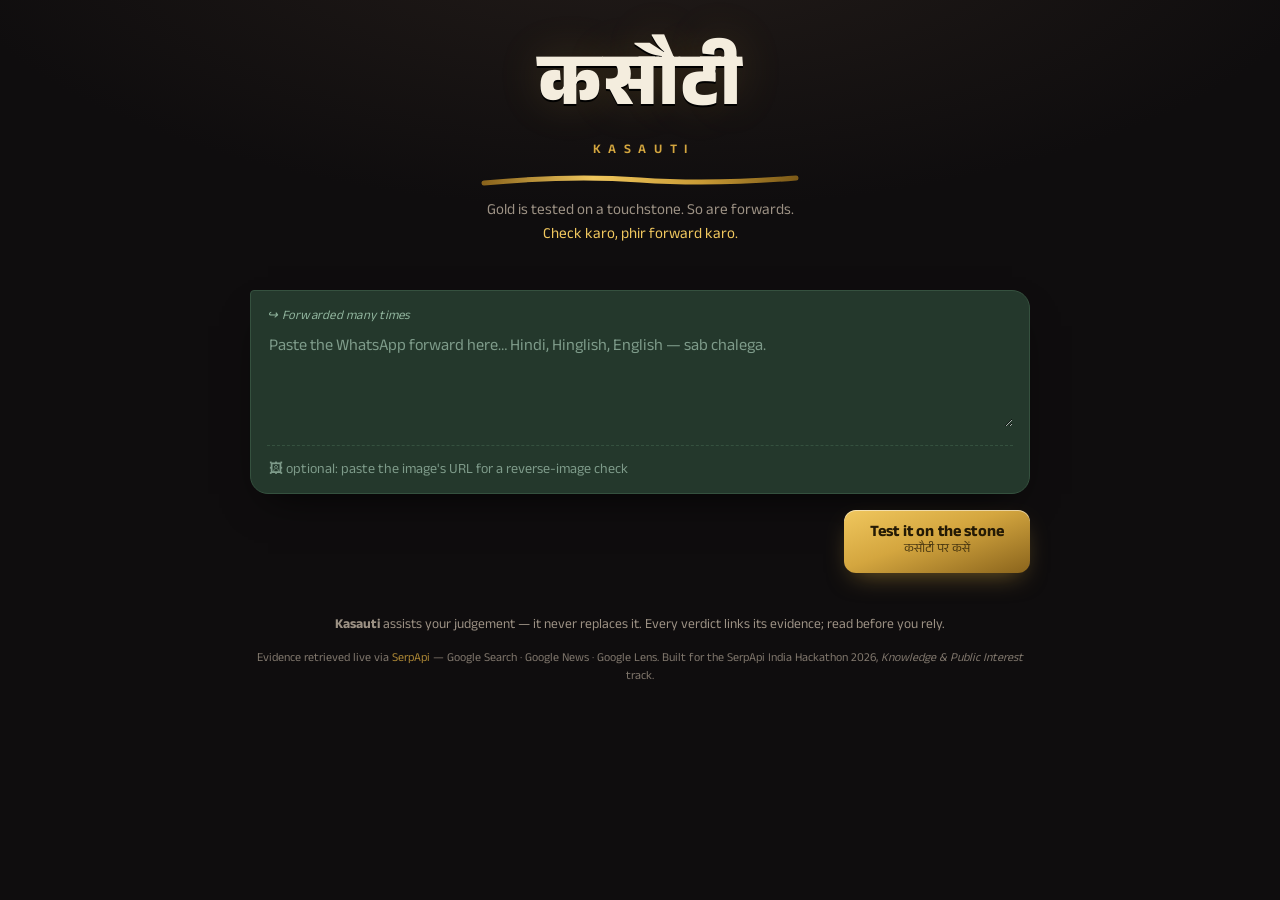
==== src/kasauti/webui/index.html @ 3166c94c "Kasauti: evidence-first WhatsApp-forward fact checker for India SerpApi India Hackathon 2026 submiss" ====
<!doctype html>
<html lang="en">
<head>
<meta charset="utf-8">
<meta name="viewport" content="width=device-width, initial-scale=1">
<title>Kasauti — the touchstone for forwards</title>
<meta name="description" content="Kasauti (कसौटी) — evidence-first misinformation checking for India, powered by SerpApi.">
<link rel="preconnect" href="https://fonts.googleapis.com">
<link rel="preconnect" href="https://fonts.gstatic.com" crossorigin>
<link href="https://fonts.googleapis.com/css2?family=Anek+Devanagari:wght@600;800&family=Anek+Latin:wght@400;500;600;700&family=Fraunces:ital,opsz,wght@0,9..144,500;0,9..144,700;0,9..144,900;1,9..144,500&family=Spline+Sans+Mono:wght@400;500&display=swap" rel="stylesheet">
<link rel="stylesheet" href="styles.css">
<link rel="icon" href="data:image/svg+xml,<svg xmlns='http://www.w3.org/2000/svg' viewBox='0 0 100 100'><rect width='100' height='100' rx='18' fill='%23141114'/><path d='M18 62 Q 50 48 82 56' stroke='%23d4a63f' stroke-width='9' fill='none' stroke-linecap='round'/></svg>">
</head>
<body>
<div class="grain" aria-hidden="true"></div>

<header class="masthead">
  <div class="wordmark">
    <span class="devanagari">कसौटी</span>
    <span class="latin">KASAUTI</span>
  </div>
  <svg class="streak" viewBox="0 0 320 14" aria-hidden="true" preserveAspectRatio="none">
    <path d="M4 10 Q 90 2 160 7 T 316 5" fill="none" stroke="url(#goldgrad)" stroke-width="5" stroke-linecap="round"/>
    <defs>
      <linearGradient id="goldgrad" x1="0" x2="1">
        <stop offset="0" stop-color="#8a641c"/>
        <stop offset="0.35" stop-color="#f0c75e"/>
        <stop offset="0.7" stop-color="#c89a35"/>
        <stop offset="1" stop-color="#7c5a18"/>
      </linearGradient>
    </defs>
  </svg>
  <p class="tagline">Gold is tested on a touchstone. So are forwards.<br>
    <em>Check karo, phir forward karo.</em></p>
</header>

<main>
  <div id="banner" class="banner" hidden></div>

  <section class="composer" aria-label="Paste a forward">
    <div class="bubble">
      <div class="fwd-tag">↪ Forwarded many times</div>
      <textarea id="text" rows="5" spellcheck="false"
        placeholder="Paste the WhatsApp forward here… Hindi, Hinglish, English — sab chalega."></textarea>
      <div class="attach-row">
        <input id="image" type="url" placeholder="🖼 optional: paste the image's URL for a reverse-image check">
      </div>
    </div>
    <div class="composer-actions">
      <div class="chips" id="chips" aria-label="Example forwards"></div>
      <button id="go" class="test-btn">
        <span class="btn-label">Test it on the stone</span>
        <span class="btn-sub">कसौटी पर कसें</span>
      </button>
    </div>
  </section>

  <section id="log" class="assay-log" hidden aria-live="polite">
    <div class="log-title">ASSAY IN PROGRESS</div>
    <ol id="log-lines"></ol>
  </section>

  <section id="result" hidden></section>
</main>

<footer class="colophon">
  <p><strong>Kasauti</strong> assists your judgement — it never replaces it.
     Every verdict links its evidence; read before you rely.</p>
  <p class="fine">Evidence retrieved live via <a href="https://serpapi.com" rel="noopener" target="_blank">SerpApi</a>
     — Google Search · Google News · Google Lens. Built for the SerpApi India Hackathon 2026,
     <em>Knowledge&nbsp;&amp;&nbsp;Public&nbsp;Interest</em> track.</p>
</footer>

<template id="tpl-report"></template>
<script src="app.js"></script>
</body>
</html>
---- src/kasauti/webui/styles.css ----
/* ── Kasauti · "The Assayer's Desk" ────────────────────────────────────────
   Black basalt ground (the touchstone itself), one gold streak, verdicts
   stamped on an assay certificate of warm paper. */

:root {
  --stone-0: #100e0f;
  --stone-1: #171314;
  --stone-2: #201b1c;
  --stone-line: #2e2727;
  --gold: #d4a63f;
  --gold-bright: #f0c75e;
  --gold-deep: #8a641c;
  --paper: #f4edde;
  --paper-shade: #e7dcc4;
  --ink: #241f1a;
  --ink-soft: #5d5347;
  --text: #e8e0d2;
  --text-dim: #9c9184;
  --false: #b3362c;
  --true: #2e7d4f;
  --misleading: #c07322;
  --outdated: #a08325;
  --unverified: #6b6560;
  --satire: #7d5ba6;
  --whatsapp: #24382c;
  --radius: 14px;
  --font-body: "Anek Latin", "Segoe UI", sans-serif;
  --font-hindi: "Anek Devanagari", "Segoe UI", sans-serif;
  --font-serif: "Fraunces", Georgia, serif;
  --font-mono: "Spline Sans Mono", Consolas, monospace;
}

* { box-sizing: border-box; }

html { color-scheme: dark; }

body {
  margin: 0;
  background:
    radial-gradient(1200px 500px at 50% -10%, #241d1a 0%, transparent 60%),
    var(--stone-0);
  color: var(--text);
  font-family: var(--font-body);
  font-size: 16px;
  line-height: 1.55;
  min-height: 100vh;
  padding: 0 18px;
}

.grain {
  position: fixed; inset: 0; pointer-events: none; z-index: 3; opacity: .5;
  background-image: url("data:image/svg+xml,%3Csvg xmlns='http://www.w3.org/2000/svg' width='140' height='140'%3E%3Cfilter id='n'%3E%3CfeTurbulence type='fractalNoise' baseFrequency='0.9' numOctaves='2'/%3E%3CfeColorMatrix values='0 0 0 0 0 0 0 0 0 0 0 0 0 0 0 0 0 0 0.05 0'/%3E%3C/filter%3E%3Crect width='140' height='140' filter='url(%23n)'/%3E%3C/svg%3E");
}

main { max-width: 780px; margin: 0 auto; position: relative; z-index: 4; }

/* ── Masthead ── */
.masthead { text-align: center; padding: 52px 0 8px; position: relative; z-index: 4; }
.wordmark .devanagari {
  font-family: var(--font-hindi); font-weight: 800; font-size: clamp(3rem, 9vw, 4.6rem);
  color: var(--paper); letter-spacing: .01em; display: block; line-height: 1.1;
  text-shadow: 0 2px 0 #000, 0 0 44px rgba(212,166,63,.18);
}
.wordmark .latin {
  font-family: var(--font-body); font-weight: 600; letter-spacing: .58em;
  font-size: .82rem; color: var(--gold); display: block; margin-top: 6px;
  text-indent: .58em;
}
.streak { width: min(320px, 70vw); height: 14px; margin: 14px auto 4px; display: block; }
.tagline { color: var(--text-dim); font-size: .95rem; margin: 10px 0 0; }
.tagline em { color: var(--gold-bright); font-style: normal; font-family: var(--font-hindi); }

/* ── Banner ── */
.banner {
  margin: 22px 0 0; padding: 12px 16px; border-radius: 10px;
  border: 1px solid #4c3a12; background: #241d0d; color: #e7c979; font-size: .92rem;
}
.banner.error { border-color: #5b2420; background: #2a1210; color: #eb9c92; }
.banner code { font-family: var(--font-mono); font-size: .85em; }

/* ── Composer ── */
.composer { margin-top: 34px; }
.bubble {
  background: var(--whatsapp);
  border: 1px solid #35513f;
  border-radius: 4px 18px 18px 18px;
  padding: 14px 16px 12px;
  box-shadow: 0 18px 40px -18px rgba(0,0,0,.8);
}
.fwd-tag {
  color: #8fb39c; font-style: italic; font-size: .8rem; margin-bottom: 8px;
  letter-spacing: .02em;
}
textarea, .attach-row input {
  width: 100%; background: transparent; border: 0; outline: none;
  color: #eef4ee; font-family: var(--font-body); font-size: 1.02rem; resize: vertical;
}
textarea::placeholder, .attach-row input::placeholder { color: #7e9b8a; }
.attach-row { border-top: 1px dashed #35513f; margin-top: 10px; padding-top: 10px; }
.attach-row input { font-size: .88rem; }

.composer-actions {
  display: flex; gap: 14px; align-items: stretch; margin-top: 16px; flex-wrap: wrap;
}
.chips { display: flex; gap: 8px; flex-wrap: wrap; flex: 1; min-width: 220px; }
.chips button {
  background: var(--stone-2); color: var(--text-dim); border: 1px solid var(--stone-line);
  border-radius: 999px; padding: 7px 13px; font-family: var(--font-body);
  font-size: .8rem; cursor: pointer; transition: all .15s ease;
}
.chips button:hover { color: var(--gold-bright); border-color: var(--gold-deep); }

.test-btn {
  background: linear-gradient(160deg, var(--gold-bright), var(--gold) 45%, var(--gold-deep));
  color: #241a05; border: 0; border-radius: 12px; padding: 12px 26px;
  font-family: var(--font-body); cursor: pointer; text-align: center;
  box-shadow: 0 10px 26px -10px rgba(212,166,63,.55), inset 0 1px 0 rgba(255,255,255,.5);
  transition: transform .12s ease, box-shadow .12s ease;
}
.test-btn:hover { transform: translateY(-1px); box-shadow: 0 14px 30px -10px rgba(212,166,63,.65), inset 0 1px 0 rgba(255,255,255,.5); }
.test-btn:active { transform: translateY(1px); }
.test-btn:disabled { filter: grayscale(.7) brightness(.7); cursor: wait; transform: none; }
.btn-label { display: block; font-weight: 700; font-size: 1rem; letter-spacing: .01em; }
.btn-sub { display: block; font-family: var(--font-hindi); font-size: .78rem; opacity: .75; }

/* ── Assay log ── */
.assay-log {
  margin-top: 30px; border: 1px solid var(--stone-line); border-radius: var(--radius);
  background: var(--stone-1); padding: 16px 20px 12px; position: relative; overflow: hidden;
}
.assay-log::before {
  content: ""; position: absolute; inset: 0 0 auto 0; height: 2px;
  background: linear-gradient(90deg, transparent, var(--gold), transparent);
  animation: scan 1.6s linear infinite;
}
@keyframes scan { from { transform: translateX(-100%);} to { transform: translateX(100%);} }
.log-title {
  font-family: var(--font-mono); font-size: .72rem; letter-spacing: .34em;
  color: var(--gold); margin-bottom: 10px;
}
.assay-log ol { list-style: none; margin: 0; padding: 0; }
.assay-log li {
  font-family: var(--font-mono); font-size: .84rem; color: var(--text-dim);
  padding: 4px 0 4px 22px; position: relative; opacity: 0; transform: translateY(4px);
  animation: rise .35s ease forwards;
}
.assay-log li::before {
  content: "◆"; position: absolute; left: 2px; top: 4px; color: var(--gold-deep); font-size: .7rem;
}
.assay-log li strong { color: var(--gold-bright); font-weight: 500; }
@keyframes rise { to { opacity: 1; transform: none; } }

/* ── Certificate ── */
.certificate {
  margin-top: 34px; background: var(--paper); color: var(--ink);
  border-radius: 6px; padding: 34px 34px 26px; position: relative;
  box-shadow: 0 30px 70px -25px rgba(0,0,0,.9);
  animation: rise .5s ease;
}
.certificate::before {
  content: ""; position: absolute; inset: 10px; pointer-events: none;
  border: 1px solid rgba(36,31,26,.28); border-radius: 3px;
}
.certificate::after {
  content: ""; position: absolute; inset: 0; pointer-events: none; opacity: .55; border-radius: 6px;
  background-image: url("data:image/svg+xml,%3Csvg xmlns='http://www.w3.org/2000/svg' width='160' height='160'%3E%3Cfilter id='p'%3E%3CfeTurbulence type='fractalNoise' baseFrequency='0.6' numOctaves='2'/%3E%3CfeColorMatrix values='0 0 0 0 0.55 0 0 0 0 0.47 0 0 0 0 0.34 0 0 0 0.05 0'/%3E%3C/filter%3E%3Crect width='160' height='160' filter='url(%23p)'/%3E%3C/svg%3E");
}
.certificate > * { position: relative; z-index: 1; }

.cert-head {
  display: flex; justify-content: space-between; align-items: flex-start; gap: 18px;
  border-bottom: 2px solid var(--ink); padding-bottom: 14px; flex-wrap: wrap;
}
.cert-title { font-family: var(--font-serif); font-weight: 900; font-size: 1.15rem; letter-spacing: .04em; }
.cert-title small { display: block; font-family: var(--font-body); font-weight: 500; font-size: .72rem; letter-spacing: .28em; color: var(--ink-soft); margin-top: 3px; }

.stamp {
  font-family: var(--font-serif); font-weight: 900; text-transform: uppercase;
  font-size: clamp(1.3rem, 4.5vw, 2rem); letter-spacing: .06em; line-height: 1;
  padding: 12px 20px 10px; border: 4px double currentColor; border-radius: 8px;
  transform: rotate(-6deg); opacity: .92; mix-blend-mode: multiply;
  animation: slam .45s cubic-bezier(.2, 2.4, .4, 1) .15s backwards;
  -webkit-mask-image: url("data:image/svg+xml,%3Csvg xmlns='http://www.w3.org/2000/svg' width='120' height='120'%3E%3Cfilter id='r'%3E%3CfeTurbulence type='fractalNoise' baseFrequency='0.55' numOctaves='3'/%3E%3CfeColorMatrix values='0 0 0 0 1 0 0 0 0 1 0 0 0 0 1 0 0 0 0.92 0.08'/%3E%3C/filter%3E%3Crect width='120' height='120' filter='url(%23r)'/%3E%3C/svg%3E");
  mask-image: url("data:image/svg+xml,%3Csvg xmlns='http://www.w3.org/2000/svg' width='120' height='120'%3E%3Cfilter id='r'%3E%3CfeTurbulence type='fractalNoise' baseFrequency='0.55' numOctaves='3'/%3E%3CfeColorMatrix values='0 0 0 0 1 0 0 0 0 1 0 0 0 0 1 0 0 0 0.92 0.08'/%3E%3C/filter%3E%3Crect width='120' height='120' filter='url(%23r)'/%3E%3C/svg%3E");
}
@keyframes slam {
  from { transform: rotate(-14deg) scale(2.2); opacity: 0; }
  to   { transform: rotate(-6deg) scale(1); opacity: .92; }
}
.stamp.false { color: var(--false); } .stamp.true { color: var(--true); }
.stamp.misleading { color: var(--misleading); } .stamp.outdated { color: var(--outdated); }
.stamp.unverified { color: var(--unverified); } .stamp.satire { color: var(--satire); }
.stamp.mostly_true { color: var(--true); }

.cert-summary { font-family: var(--font-serif); font-size: 1.02rem; font-style: italic; margin: 16px 0 4px; color: #322a22; }
.cert-translation { font-size: .88rem; color: var(--ink-soft); margin: 6px 0 0; }

/* confidence streak */
.confidence { margin: 18px 0 4px; }
.confidence .label { font-size: .72rem; letter-spacing: .22em; color: var(--ink-soft); text-transform: uppercase; }
.streakbar {
  height: 12px; margin-top: 6px; border-radius: 7px; background: #d9cdb2;
  position: relative; overflow: hidden;
}
.streakbar > i {
  position: absolute; inset: 0 auto 0 0; width: 0; border-radius: 7px;
  background: linear-gradient(90deg, var(--gold-deep), var(--gold-bright), var(--gold));
  transition: width 1s cubic-bezier(.2,.8,.2,1);
}
.confidence .pct { font-family: var(--font-mono); font-size: .8rem; color: var(--ink-soft); margin-top: 4px; }

/* fingerprint */
.section-title {
  font-family: var(--font-body); font-weight: 700; font-size: .78rem;
  letter-spacing: .24em; text-transform: uppercase; color: var(--ink-soft);
  margin: 26px 0 10px; display: flex; align-items: center; gap: 10px;
}
.section-title::after { content: ""; flex: 1; border-top: 1px solid rgba(36,31,26,.25); }

.fp-meter { display: flex; align-items: center; gap: 12px; }
.fp-score { font-family: var(--font-serif); font-weight: 900; font-size: 1.6rem; }
.fp-level { font-size: .78rem; letter-spacing: .12em; text-transform: uppercase; padding: 3px 10px; border-radius: 999px; border: 1.5px solid currentColor; }
.fp-high { color: var(--false); } .fp-medium { color: var(--misleading); } .fp-low { color: var(--true); }
.fp-signals { margin: 10px 0 0; padding: 0; list-style: none; }
.fp-signals li { font-size: .9rem; padding: 5px 0 5px 20px; position: relative; }
.fp-signals li::before { content: "⚑"; position: absolute; left: 0; color: var(--false); }
.fp-signals small { color: var(--ink-soft); display: block; }

/* claims */
.claim { border: 1px solid rgba(36,31,26,.28); border-radius: 8px; margin-bottom: 10px; background: rgba(255,255,255,.35); }
.claim summary {
  cursor: pointer; padding: 11px 14px; display: flex; gap: 10px; align-items: baseline;
  font-weight: 600; list-style: none; flex-wrap: wrap;
}
.claim summary::-webkit-details-marker { display: none; }
.claim .verdict-chip {
  font-size: .72rem; font-weight: 700; letter-spacing: .08em; text-transform: uppercase;
  padding: 3px 10px; border-radius: 4px; color: #fff; white-space: nowrap;
}
.vc-false { background: var(--false); } .vc-true, .vc-mostly_true { background: var(--true); }
.vc-misleading { background: var(--misleading); } .vc-outdated { background: var(--outdated); }
.vc-unverified { background: var(--unverified); } .vc-satire { background: var(--satire); }
.claim .body { padding: 2px 14px 13px; font-size: .93rem; color: #37302a; }
.claim .body .notes { font-size: .8rem; color: var(--ink-soft); margin-top: 6px; }
.claim .conf { font-family: var(--font-mono); font-size: .78rem; color: var(--ink-soft); margin-left: auto; }

/* image check */
.lens-note { font-size: .93rem; background: rgba(255,255,255,.4); border: 1px dashed rgba(36,31,26,.35); border-radius: 8px; padding: 12px 14px; }
.lens-strip { display: flex; gap: 8px; margin-top: 10px; overflow-x: auto; padding-bottom: 4px; }
.lens-strip a { flex: 0 0 auto; width: 86px; text-decoration: none; color: var(--ink-soft); font-size: .66rem; }
.lens-strip img { width: 86px; height: 64px; object-fit: cover; border-radius: 6px; border: 1px solid rgba(36,31,26,.3); display: block; }
.lens-strip .d { white-space: nowrap; overflow: hidden; text-overflow: ellipsis; display: block; margin-top: 3px; font-family: var(--font-mono); }

/* evidence */
.evidence-list { margin: 0; padding: 0; list-style: none; }
.evidence-list li { padding: 9px 0; border-bottom: 1px dotted rgba(36,31,26,.3); }
.evidence-list a { color: #1d3a5f; text-decoration: none; font-weight: 600; font-size: .95rem; }
.evidence-list a:hover { text-decoration: underline; }
.ev-meta { display: flex; gap: 8px; align-items: center; flex-wrap: wrap; margin-top: 3px; font-size: .74rem; color: var(--ink-soft); font-family: var(--font-mono); }
.tier {
  font-family: var(--font-body); font-weight: 700; font-size: .66rem; letter-spacing: .1em;
  text-transform: uppercase; padding: 2px 8px; border-radius: 3px; border: 1px solid;
}
.tier-fact_checker { color: #145c38; border-color: #145c38; background: #d9ecdf; }
.tier-official { color: #1d3a5f; border-color: #1d3a5f; background: #dbe6f3; }
.tier-wire, .tier-international { color: #4a3d78; border-color: #4a3d78; background: #e4dff2; }
.tier-national { color: #6b4a12; border-color: #6b4a12; background: #f0e4c9; }
.tier-regional { color: #5d5347; border-color: #5d5347; background: #e9e1d2; }
.tier-satire { color: #7d5ba6; border-color: #7d5ba6; background: #ece2f5; }
.tier-unknown { color: #756c60; border-color: #a99e8d; background: #eee7d9; }
.ev-id { color: var(--gold-deep); font-weight: 700; }

/* reply card */
.reply-card {
  background: var(--whatsapp); color: #eef4ee; border-radius: 14px 14px 4px 14px;
  padding: 14px 16px; font-size: .97rem; position: relative; border: 1px solid #35513f;
}
.reply-actions { display: flex; gap: 10px; margin-top: 10px; }
.reply-actions button {
  background: transparent; color: var(--gold-bright); border: 1px solid var(--gold-deep);
  border-radius: 8px; padding: 7px 14px; font-family: var(--font-body); font-size: .82rem; cursor: pointer;
}
.reply-actions button:hover { background: rgba(212,166,63,.12); }

/* footer of certificate */
.cert-foot {
  margin-top: 24px; padding-top: 12px; border-top: 2px solid var(--ink);
  display: flex; gap: 14px; flex-wrap: wrap; font-family: var(--font-mono);
  font-size: .72rem; color: var(--ink-soft); justify-content: space-between;
}

/* page footer */
.colophon { max-width: 780px; margin: 40px auto 60px; text-align: center; color: var(--text-dim); font-size: .85rem; position: relative; z-index: 4; }
.colophon a { color: var(--gold); text-decoration: none; }
.colophon .fine { font-size: .75rem; opacity: .8; }

@media (max-width: 560px) {
  .certificate { padding: 24px 18px 20px; }
  .cert-head { flex-direction: column; }
  .stamp { align-self: flex-end; }
}

@media (prefers-reduced-motion: reduce) {
  *, *::before, *::after { animation: none !important; transition: none !important; }
}
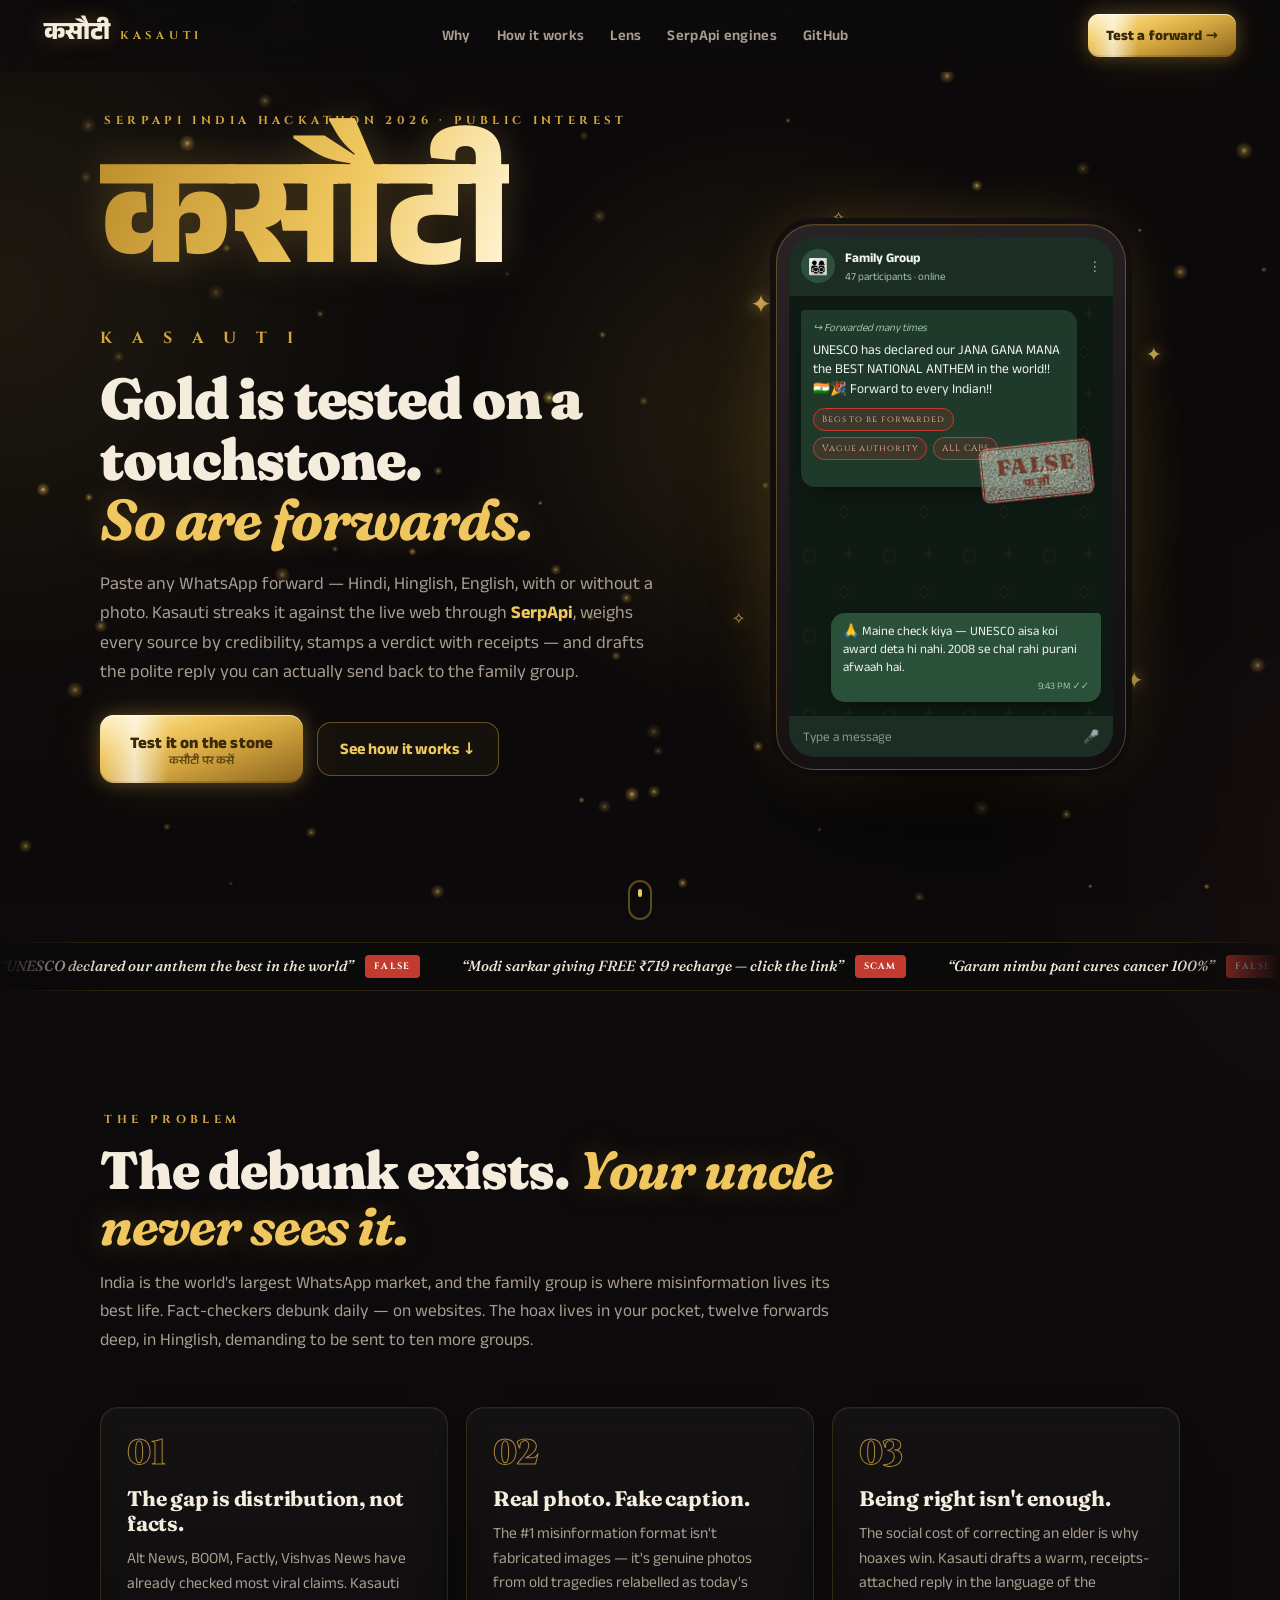
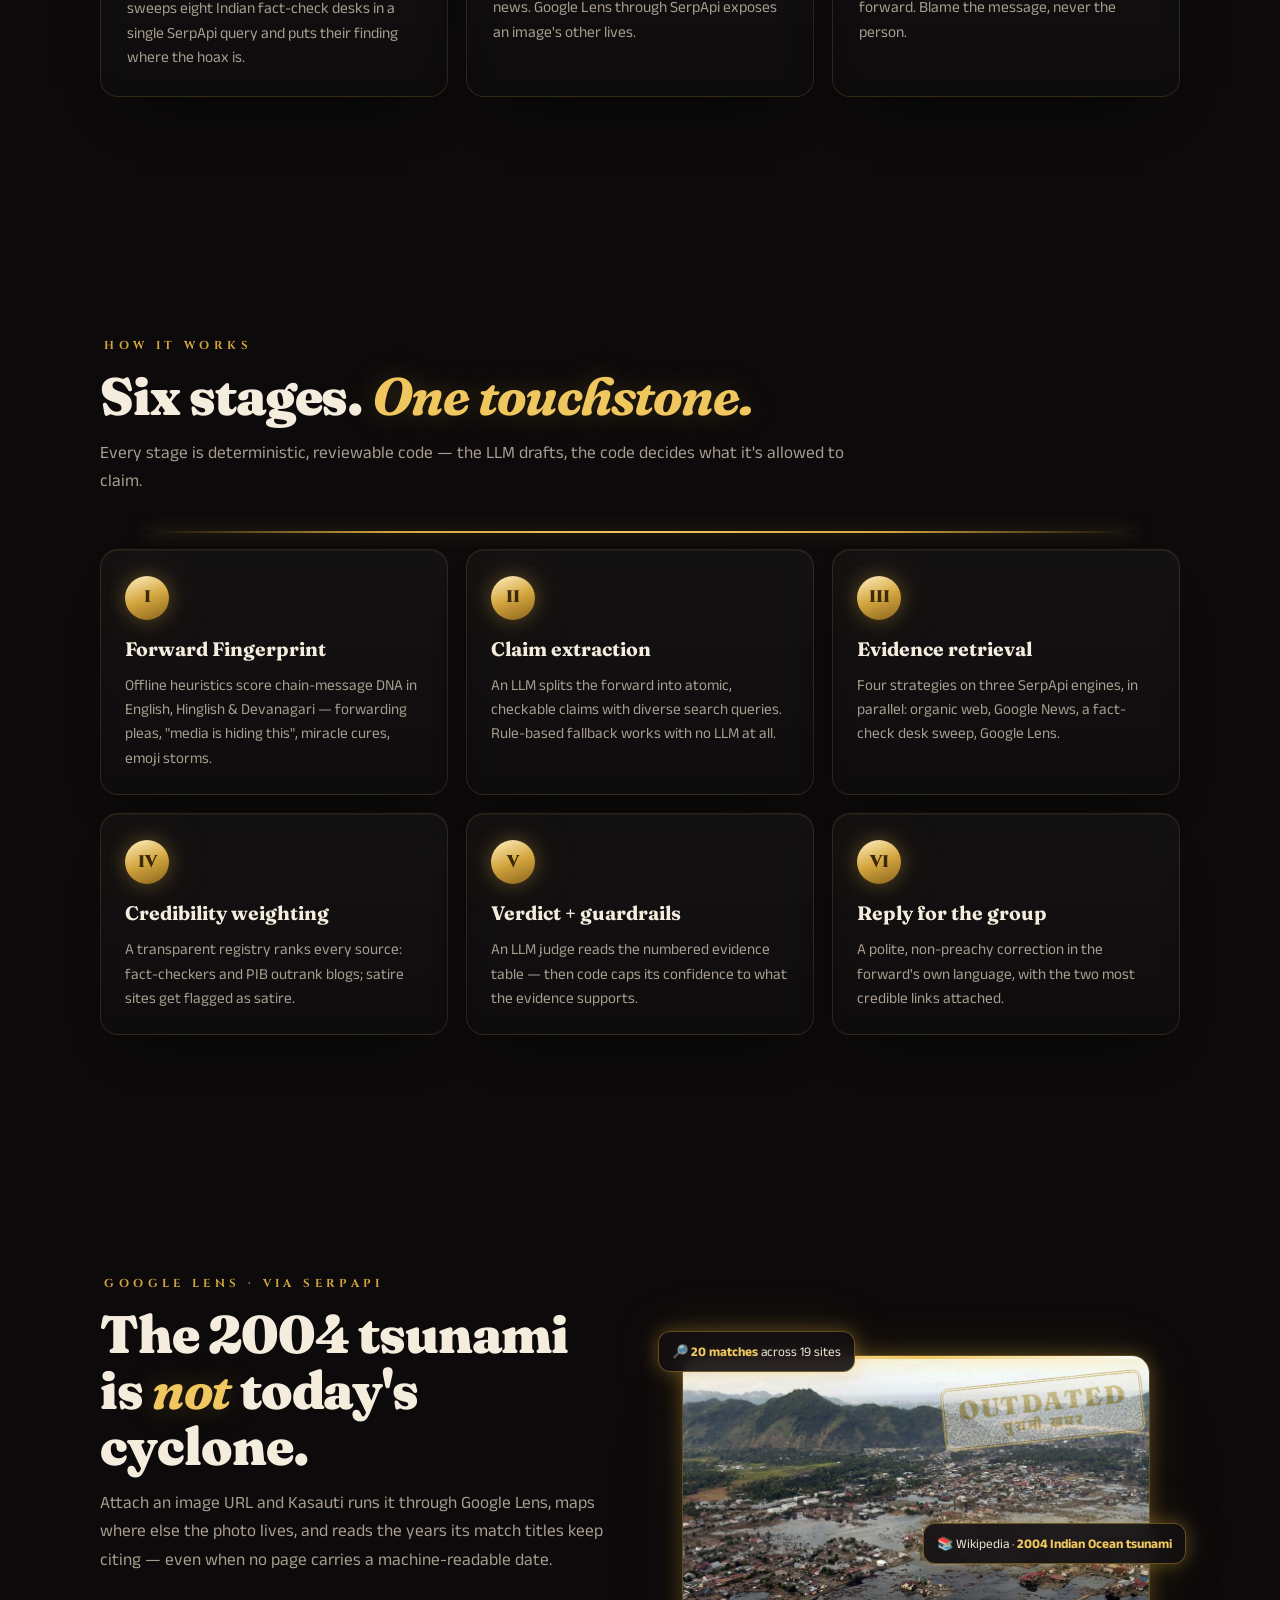
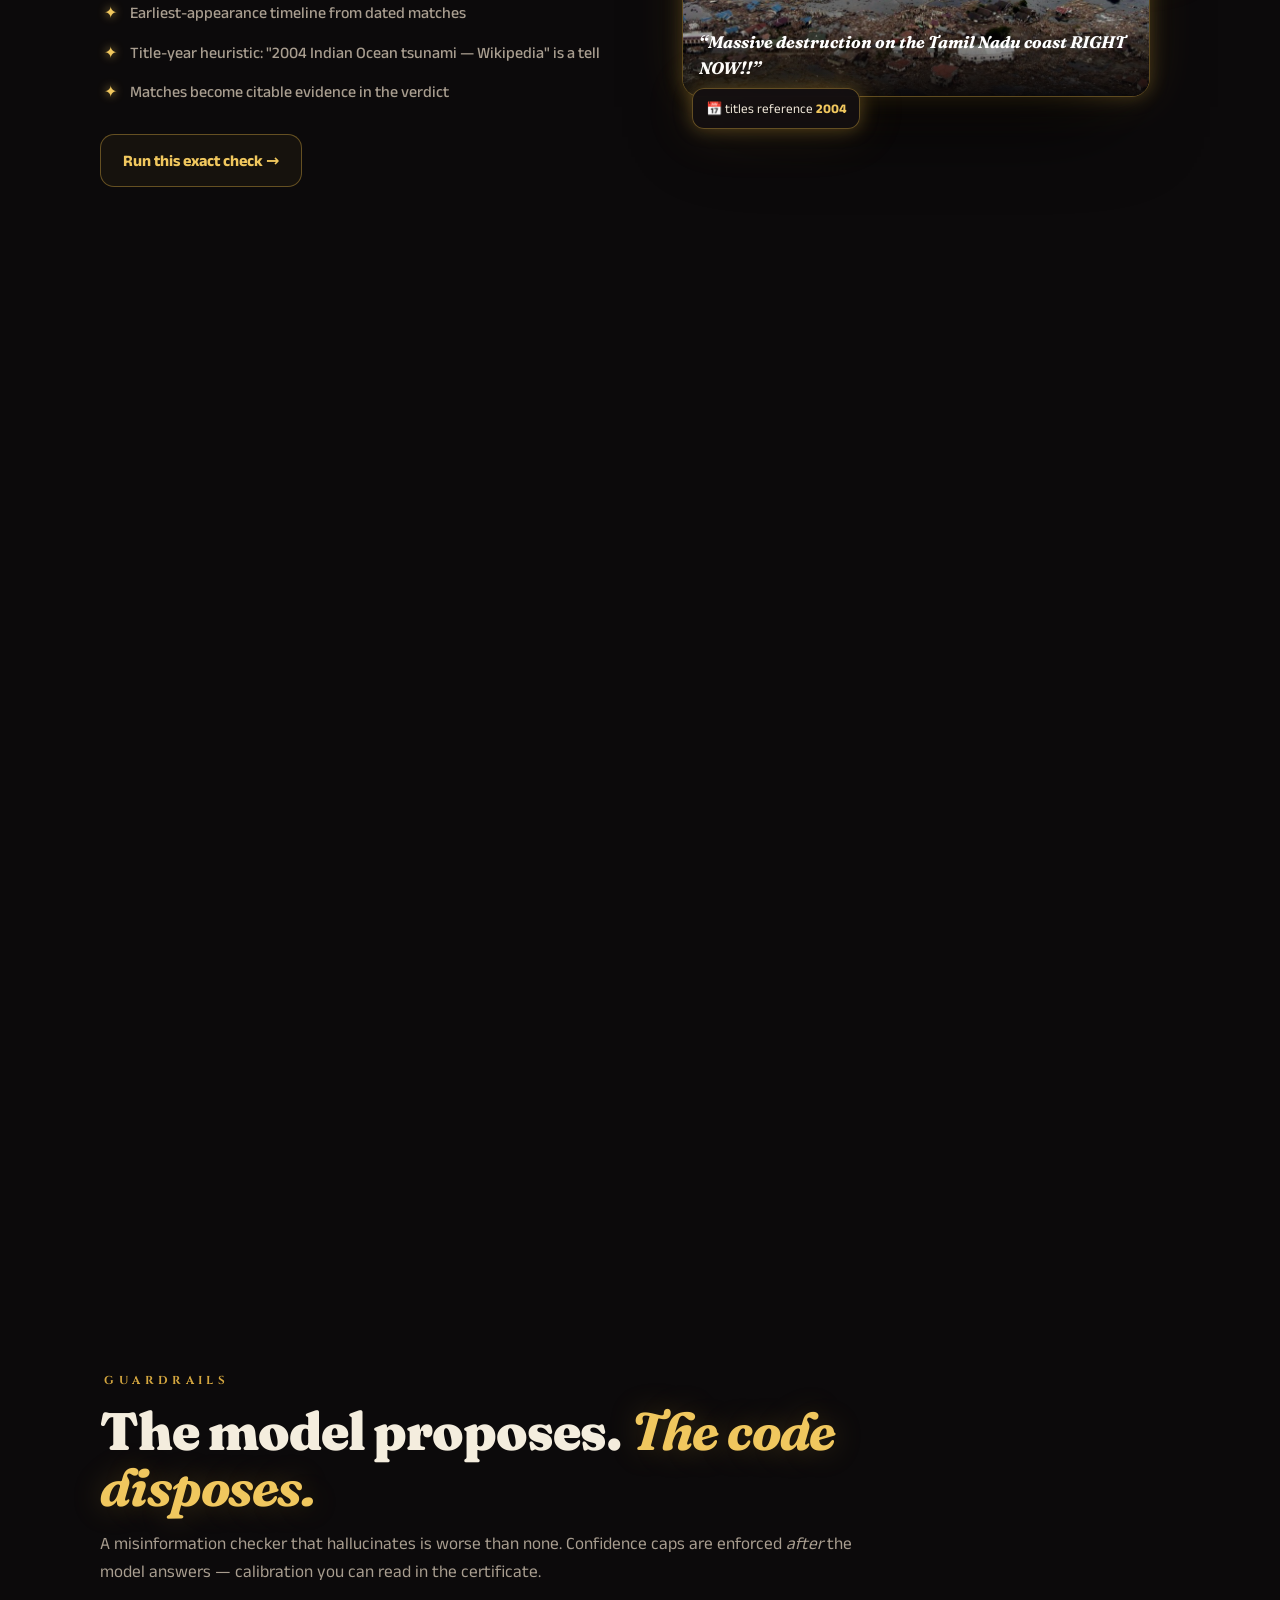
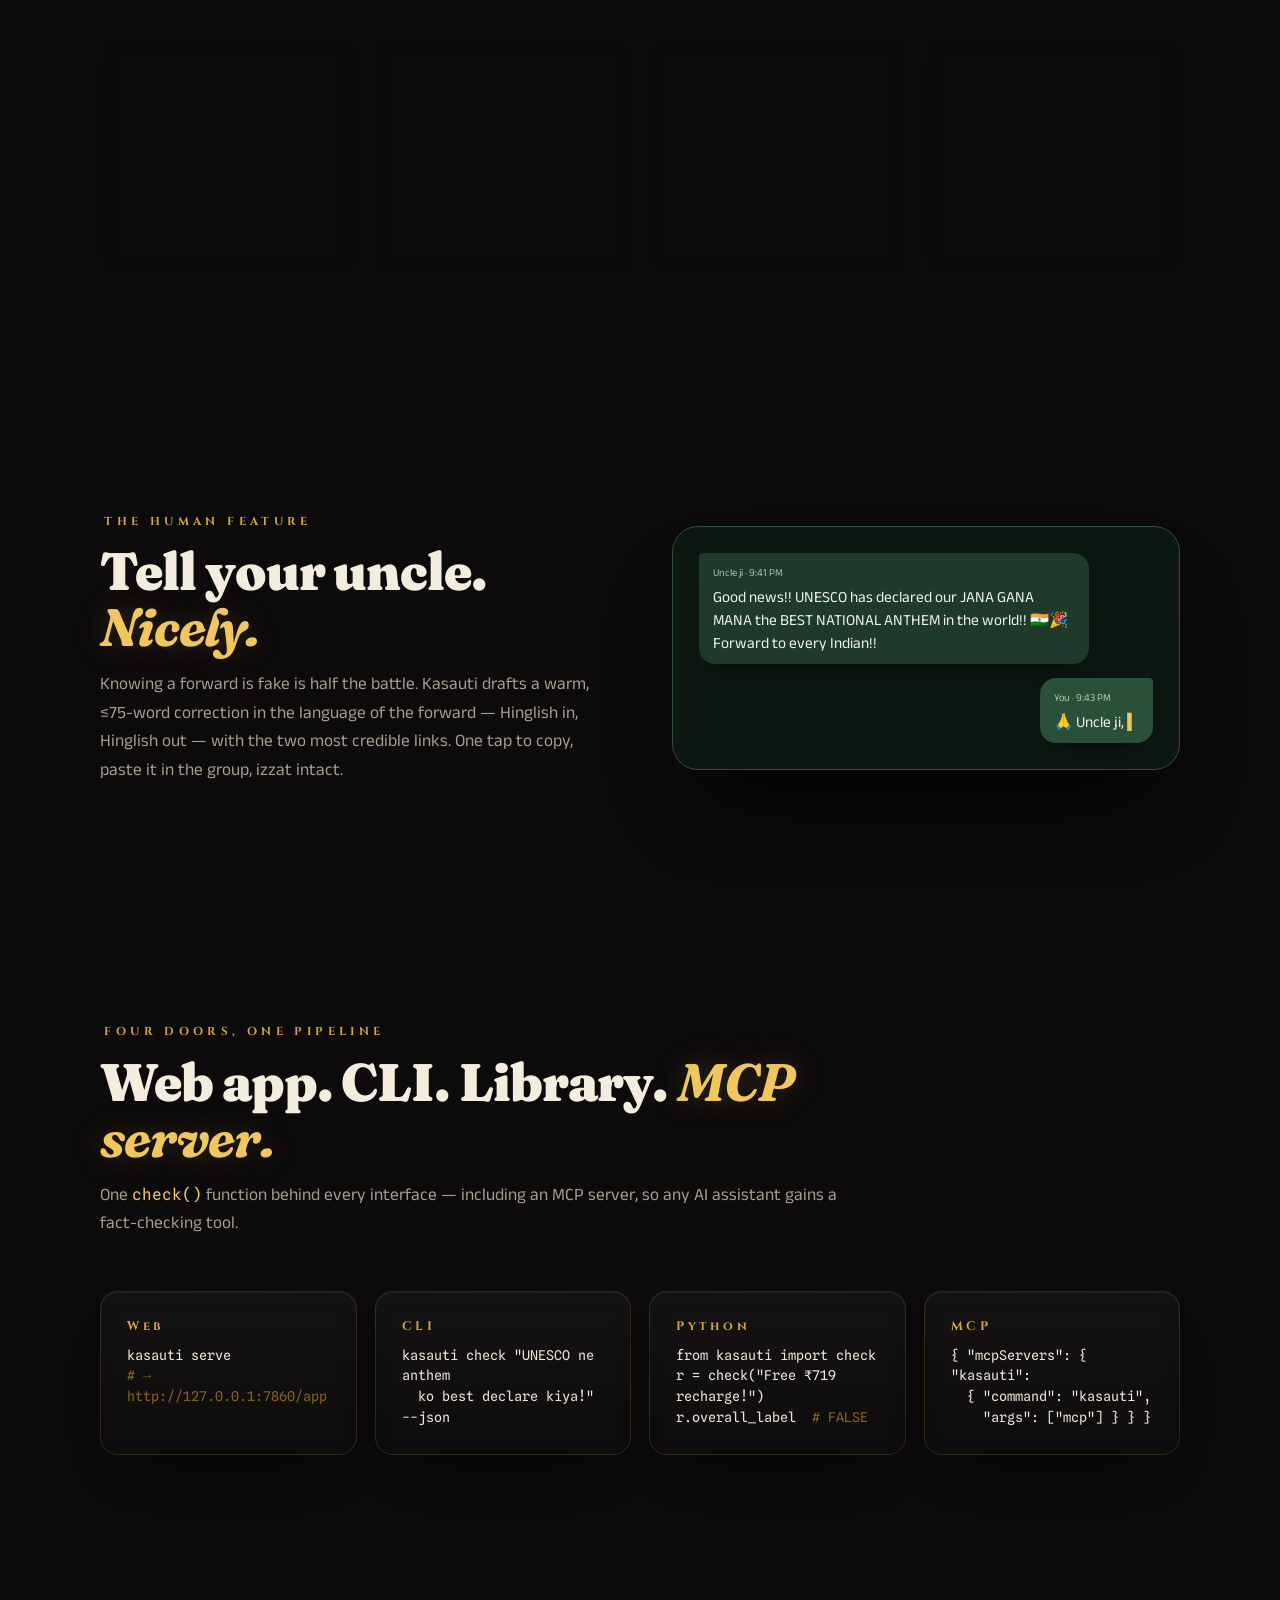
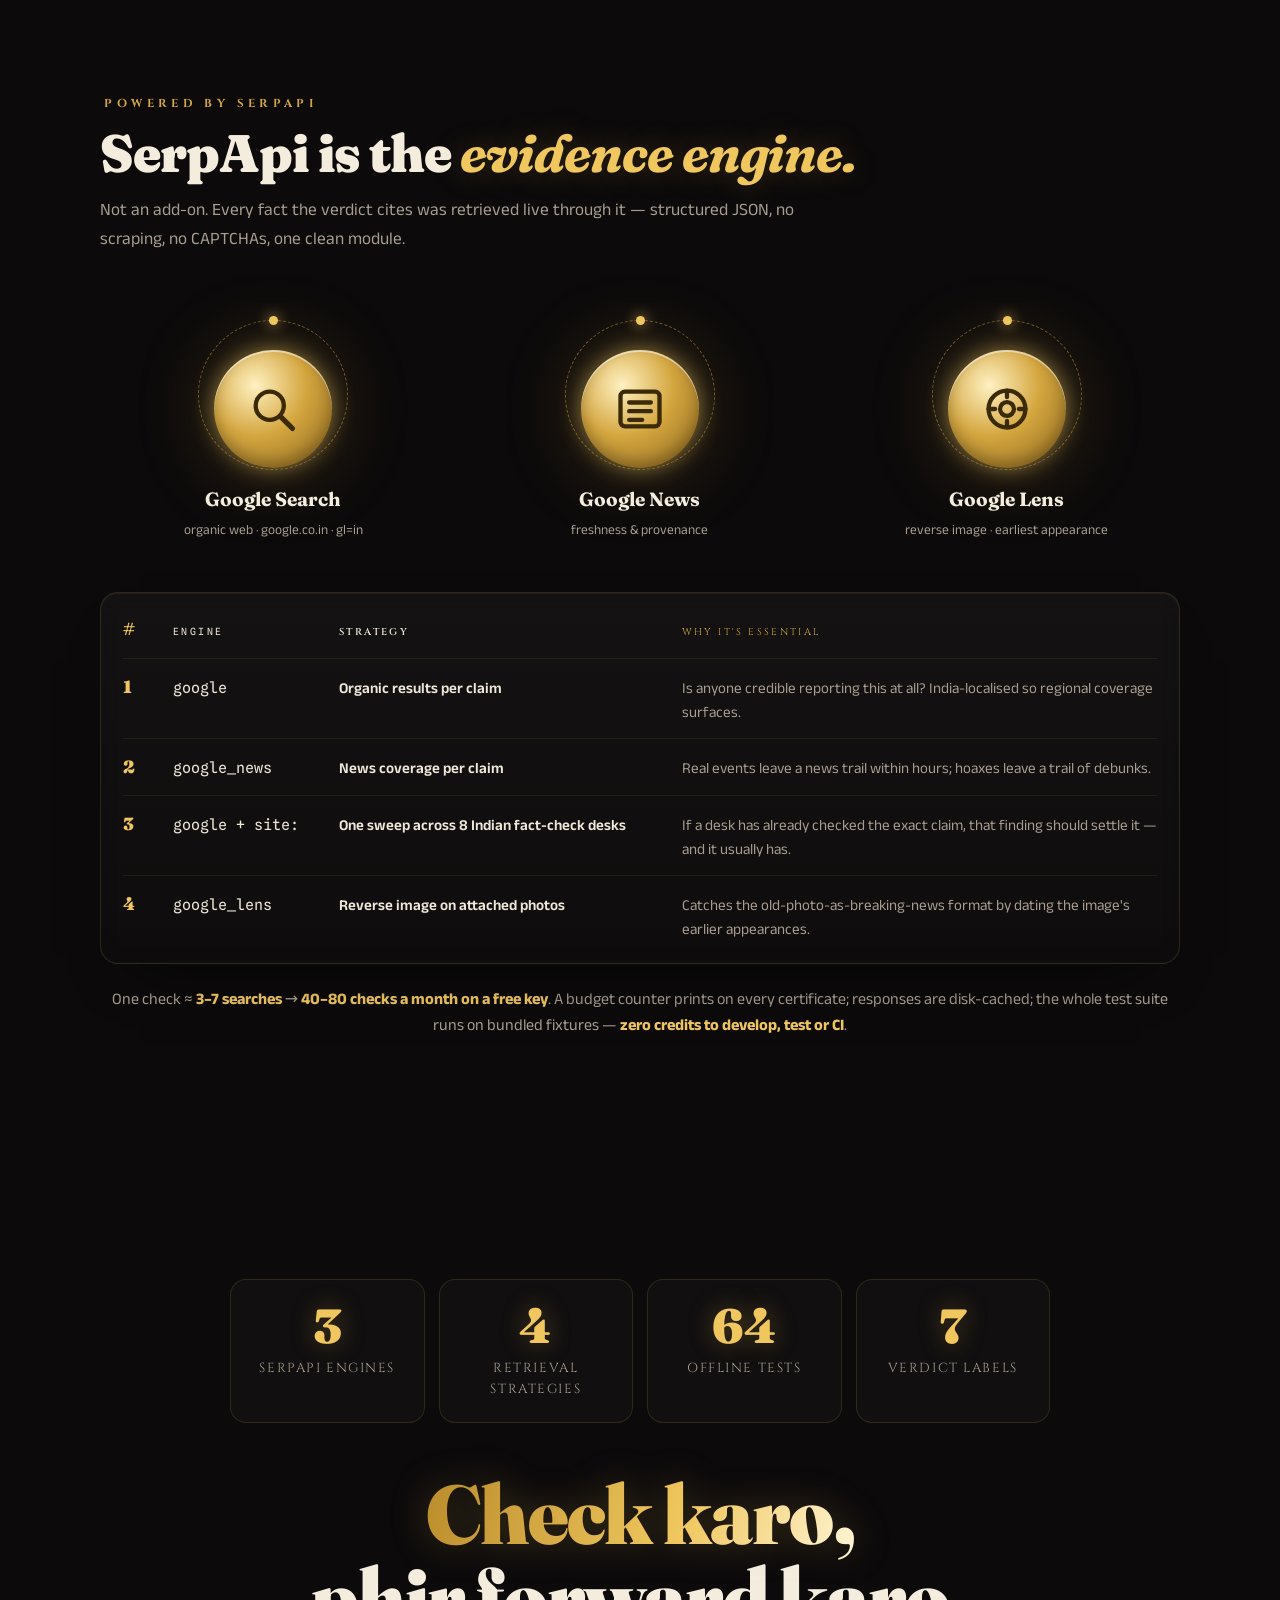
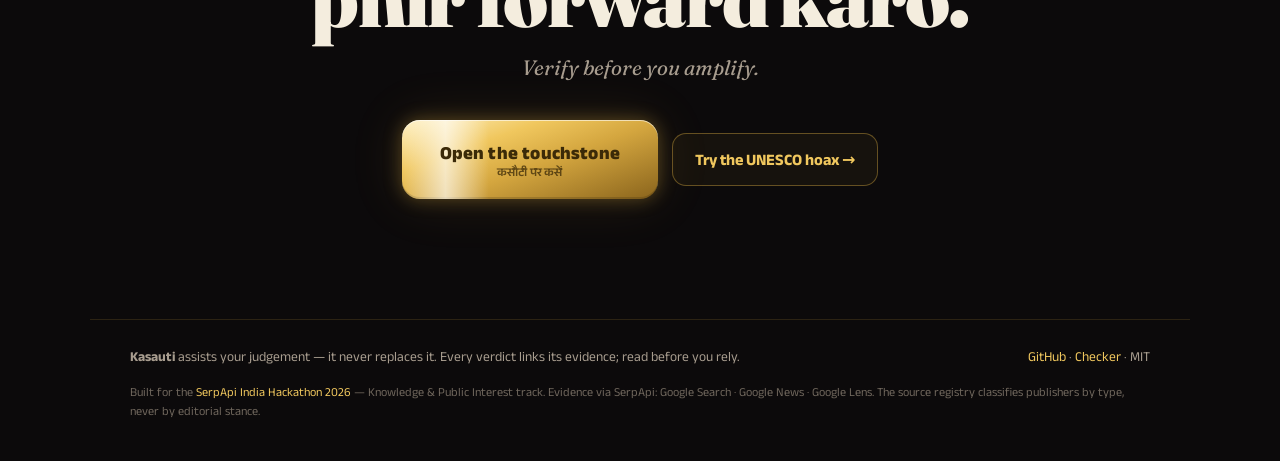
==== commit 4f7d2a7a: "Cinematic frontend, landing page, branded README; photo-claim verdicts Frontend - New landing page a" ====
--- a/src/kasauti/webui/index.html
+++ b/src/kasauti/webui/index.html
@@ -3,75 +3,304 @@
 <head>
 <meta charset="utf-8">
 <meta name="viewport" content="width=device-width, initial-scale=1">
-<title>Kasauti — the touchstone for forwards</title>
-<meta name="description" content="Kasauti (कसौटी) — evidence-first misinformation checking for India, powered by SerpApi.">
+<title>Kasauti — the touchstone for WhatsApp forwards</title>
+<meta name="description" content="Kasauti (कसौटी): paste any WhatsApp forward — Hindi, Hinglish, English, with or without a photo — and get an evidence-first verdict with receipts. Powered by SerpApi.">
+<meta property="og:title" content="Kasauti — the touchstone for WhatsApp forwards">
+<meta property="og:description" content="Gold is tested on a touchstone. So are forwards. Evidence-first misinformation checking for India, powered by SerpApi.">
 <link rel="preconnect" href="https://fonts.googleapis.com">
 <link rel="preconnect" href="https://fonts.gstatic.com" crossorigin>
-<link href="https://fonts.googleapis.com/css2?family=Anek+Devanagari:wght@600;800&family=Anek+Latin:wght@400;500;600;700&family=Fraunces:ital,opsz,wght@0,9..144,500;0,9..144,700;0,9..144,900;1,9..144,500&family=Spline+Sans+Mono:wght@400;500&display=swap" rel="stylesheet">
-<link rel="stylesheet" href="styles.css">
+<link href="https://fonts.googleapis.com/css2?family=Anek+Devanagari:wght@600;800&family=Anek+Latin:wght@400;500;600;700;800&family=Cinzel:wght@700;900&family=Fraunces:ital,opsz,wght@0,9..144,500;0,9..144,700;0,9..144,900;1,9..144,500;1,9..144,700;1,9..144,900&family=Spline+Sans+Mono:wght@400;500&display=swap" rel="stylesheet">
+<link rel="stylesheet" href="styles.css?v=2">
+<link rel="stylesheet" href="landing.css?v=2">
 <link rel="icon" href="data:image/svg+xml,<svg xmlns='http://www.w3.org/2000/svg' viewBox='0 0 100 100'><rect width='100' height='100' rx='18' fill='%23141114'/><path d='M18 62 Q 50 48 82 56' stroke='%23d4a63f' stroke-width='9' fill='none' stroke-linecap='round'/></svg>">
 </head>
 <body>
+<div class="bg-aurora" aria-hidden="true"></div>
+<canvas id="dust" aria-hidden="true"></canvas>
 <div class="grain" aria-hidden="true"></div>
 
-<header class="masthead">
-  <div class="wordmark">
-    <span class="devanagari">कसौटी</span>
-    <span class="latin">KASAUTI</span>
-  </div>
-  <svg class="streak" viewBox="0 0 320 14" aria-hidden="true" preserveAspectRatio="none">
-    <path d="M4 10 Q 90 2 160 7 T 316 5" fill="none" stroke="url(#goldgrad)" stroke-width="5" stroke-linecap="round"/>
-    <defs>
-      <linearGradient id="goldgrad" x1="0" x2="1">
-        <stop offset="0" stop-color="#8a641c"/>
-        <stop offset="0.35" stop-color="#f0c75e"/>
-        <stop offset="0.7" stop-color="#c89a35"/>
-        <stop offset="1" stop-color="#7c5a18"/>
-      </linearGradient>
-    </defs>
-  </svg>
-  <p class="tagline">Gold is tested on a touchstone. So are forwards.<br>
-    <em>Check karo, phir forward karo.</em></p>
-</header>
+<nav class="nav">
+  <a class="brand" href="#top" aria-label="Kasauti">
+    <span class="dev">कसौटी</span><span class="lat">KASAUTI</span>
+  </a>
+  <div class="nav-links">
+    <a href="#why">Why</a>
+    <a href="#how">How it works</a>
+    <a href="#lens">Lens</a>
+    <a href="#engines">SerpApi engines</a>
+    <a href="https://github.com/SaudSatopay/kasauti" target="_blank" rel="noopener">GitHub</a>
+  </div>
+  <a class="btn-gold" href="/app"><span>Test a forward →</span></a>
+</nav>
 
 <main>
-  <div id="banner" class="banner" hidden></div>
-
-  <section class="composer" aria-label="Paste a forward">
-    <div class="bubble">
-      <div class="fwd-tag">↪ Forwarded many times</div>
-      <textarea id="text" rows="5" spellcheck="false"
-        placeholder="Paste the WhatsApp forward here… Hindi, Hinglish, English — sab chalega."></textarea>
-      <div class="attach-row">
-        <input id="image" type="url" placeholder="🖼 optional: paste the image's URL for a reverse-image check">
-      </div>
-    </div>
-    <div class="composer-actions">
-      <div class="chips" id="chips" aria-label="Example forwards"></div>
-      <button id="go" class="test-btn">
-        <span class="btn-label">Test it on the stone</span>
-        <span class="btn-sub">कसौटी पर कसें</span>
-      </button>
-    </div>
-  </section>
-
-  <section id="log" class="assay-log" hidden aria-live="polite">
-    <div class="log-title">ASSAY IN PROGRESS</div>
-    <ol id="log-lines"></ol>
-  </section>
-
-  <section id="result" hidden></section>
+<!-- ═══════════ HERO ═══════════ -->
+<section class="hero" id="top" data-spotlight>
+  <div class="wrap hero-grid">
+    <div class="hero-copy">
+      <div class="eyebrow reveal">SerpApi India Hackathon 2026 · Public Interest</div>
+      <div class="wordmark-xl reveal" style="--d:80ms"><span class="gold-text">कसौटी</span></div>
+      <div class="latmark reveal" style="--d:140ms">K A S A U T I</div>
+      <h1 class="reveal" style="--d:200ms">Gold is tested on a touchstone.<br><em>So are forwards.</em></h1>
+      <p class="lead reveal" style="--d:280ms">
+        Paste any WhatsApp forward — Hindi, Hinglish, English, with or without a photo.
+        Kasauti streaks it against the live web through <strong>SerpApi</strong>, weighs every
+        source by credibility, stamps a verdict with receipts — and drafts the polite reply
+        you can actually send back to the family group.
+      </p>
+      <div class="cta-row reveal" style="--d:360ms">
+        <a class="btn-gold" href="/app"><span>Test it on the stone</span><span class="sub">कसौटी पर कसें</span></a>
+        <a class="btn-ghost" href="#how">See how it works ↓</a>
+      </div>
+      <div class="trust reveal" style="--d:440ms">
+        <span><b>3</b> SerpApi engines</span><i></i>
+        <span><b>4</b> retrieval strategies</span><i></i>
+        <span><b>65</b> offline tests</span><i></i>
+        <span><b>0</b> credits to run CI</span>
+      </div>
+    </div>
+
+    <div class="hero-visual reveal" style="--d:300ms">
+      <div class="halo" aria-hidden="true"></div>
+      <span class="shard s1" aria-hidden="true">✦</span>
+      <span class="shard s2" aria-hidden="true">✦</span>
+      <span class="shard s3" aria-hidden="true">✧</span>
+      <span class="shard s4" aria-hidden="true">✦</span>
+      <span class="shard s5" aria-hidden="true">✧</span>
+
+      <div class="phone" aria-label="Live demo: a forward being stamped">
+        <div class="phone-top">
+          <span class="avatar">👨‍👩‍👧‍👦</span>
+          <span><b>Family Group</b><small>47 participants · online</small></span>
+          <span class="dots">⋮</span>
+        </div>
+        <div class="phone-screen" id="scenes"></div>
+        <div class="phone-input"><span>Type a message</span><span class="mic">🎤</span></div>
+      </div>
+    </div>
+  </div>
+  <div class="scroll-hint" aria-hidden="true"><span></span></div>
+</section>
+
+<!-- ═══════════ TICKER ═══════════ -->
+<div class="ticker" aria-hidden="true">
+  <div class="track" id="ticker-track">
+    <span><q>UNESCO declared our anthem the best in the world</q><b class="vc vc-false">False</b></span>
+    <span><q>Modi sarkar giving FREE ₹719 recharge — click the link</q><b class="vc vc-false">Scam</b></span>
+    <span><q>Garam nimbu pani cures cancer 100%</q><b class="vc vc-false">False</b></span>
+    <span><q>Shocking visuals from today's cyclone</q><b class="vc vc-outdated">Outdated · 2004</b></span>
+    <span><q>WhatsApp will start charging from tomorrow</q><b class="vc vc-false">False</b></span>
+    <span><q>NASA: India visible from space on Diwali</q><b class="vc vc-false">False</b></span>
+    <span><q>Forward to 10 people or face bad luck</q><b class="vc vc-unverified">Chain</b></span>
+    <span><q>₹10,000 fine for no helmet from Monday</q><b class="vc vc-misleading">Misleading</b></span>
+  </div>
+</div>
+
+<!-- ═══════════ WHY ═══════════ -->
+<section class="sec" id="why">
+  <div class="wrap">
+    <div class="sec-head reveal">
+      <div class="eyebrow">The problem</div>
+      <h2>The debunk exists. <em>Your uncle never sees it.</em></h2>
+      <p class="lede">India is the world's largest WhatsApp market, and the family group is where misinformation lives its best life. Fact-checkers debunk daily — on websites. The hoax lives in your pocket, twelve forwards deep, in Hinglish, demanding to be sent to ten more groups.</p>
+    </div>
+    <div class="cards-3">
+      <article class="glass card reveal" style="--d:0ms">
+        <div class="card-num">01</div>
+        <h3>The gap is distribution, not facts.</h3>
+        <p>Alt News, BOOM, Factly, Vishvas News have already checked most viral claims. Kasauti sweeps eight Indian fact-check desks in a single SerpApi query and puts their finding where the hoax is.</p>
+      </article>
+      <article class="glass card reveal" style="--d:120ms">
+        <div class="card-num">02</div>
+        <h3>Real photo. Fake caption.</h3>
+        <p>The #1 misinformation format isn't fabricated images — it's genuine photos from old tragedies relabelled as today's news. Google Lens through SerpApi exposes an image's other lives.</p>
+      </article>
+      <article class="glass card reveal" style="--d:240ms">
+        <div class="card-num">03</div>
+        <h3>Being right isn't enough.</h3>
+        <p>The social cost of correcting an elder is why hoaxes win. Kasauti drafts a warm, receipts-attached reply in the language of the forward. Blame the message, never the person.</p>
+      </article>
+    </div>
+  </div>
+</section>
+
+<!-- ═══════════ HOW ═══════════ -->
+<section class="sec" id="how">
+  <div class="wrap">
+    <div class="sec-head reveal">
+      <div class="eyebrow">How it works</div>
+      <h2>Six stages. <em>One touchstone.</em></h2>
+      <p class="lede">Every stage is deterministic, reviewable code — the LLM drafts, the code decides what it's allowed to claim.</p>
+    </div>
+    <div class="timeline reveal">
+      <div class="tl-line" aria-hidden="true"></div>
+      <div class="stages">
+        <div class="stage-card glass reveal" style="--d:0ms"><span class="n">I</span><h4>Forward Fingerprint</h4><p>Offline heuristics score chain-message DNA in English, Hinglish &amp; Devanagari — forwarding pleas, "media is hiding this", miracle cures, emoji storms.</p></div>
+        <div class="stage-card glass reveal" style="--d:100ms"><span class="n">II</span><h4>Claim extraction</h4><p>An LLM splits the forward into atomic, checkable claims with diverse search queries. Rule-based fallback works with no LLM at all.</p></div>
+        <div class="stage-card glass reveal" style="--d:200ms"><span class="n">III</span><h4>Evidence retrieval</h4><p>Four strategies on three SerpApi engines, in parallel: organic web, Google News, a fact-check desk sweep, Google Lens.</p></div>
+        <div class="stage-card glass reveal" style="--d:300ms"><span class="n">IV</span><h4>Credibility weighting</h4><p>A transparent registry ranks every source: fact-checkers and PIB outrank blogs; satire sites get flagged as satire.</p></div>
+        <div class="stage-card glass reveal" style="--d:400ms"><span class="n">V</span><h4>Verdict + guardrails</h4><p>An LLM judge reads the numbered evidence table — then code caps its confidence to what the evidence supports.</p></div>
+        <div class="stage-card glass reveal" style="--d:500ms"><span class="n">VI</span><h4>Reply for the group</h4><p>A polite, non-preachy correction in the forward's own language, with the two most credible links attached.</p></div>
+      </div>
+    </div>
+  </div>
+</section>
+
+<!-- ═══════════ LENS ═══════════ -->
+<section class="sec" id="lens">
+  <div class="wrap split">
+    <div class="split-copy reveal">
+      <div class="eyebrow">Google Lens · via SerpApi</div>
+      <h2>The 2004 tsunami is <em>not</em> today's cyclone.</h2>
+      <p class="lede">Attach an image URL and Kasauti runs it through Google Lens, maps where else the photo lives, and reads the years its match titles keep citing — even when no page carries a machine-readable date.</p>
+      <ul class="ticks">
+        <li>Earliest-appearance timeline from dated matches</li>
+        <li>Title-year heuristic: "2004 Indian Ocean tsunami — Wikipedia" is a tell</li>
+        <li>Matches become citable evidence in the verdict</li>
+      </ul>
+      <a class="btn-ghost" data-demo="cyclone" href="/app">Run this exact check →</a>
+    </div>
+    <div class="lens-visual reveal" style="--d:150ms">
+      <div class="lens-card">
+        <img src="assets/tsunami-2004.jpg" alt="Aerial photo of tsunami devastation, Sumatra, January 2005 (US Navy, public domain)" loading="lazy">
+        <div class="scanline" aria-hidden="true"></div>
+        <div class="caption">“Massive destruction on the Tamil Nadu coast RIGHT NOW!!”</div>
+      </div>
+      <div class="callout c1">🔎 <b>20 matches</b> across 19 sites</div>
+      <div class="callout c2">📚 Wikipedia · <b>2004 Indian Ocean tsunami</b></div>
+      <div class="callout c3">📅 titles reference <b>2004</b></div>
+      <div class="stamp-mini outdated">OUTDATED<span class="hi">पुरानी खबर</span></div>
+    </div>
+  </div>
+</section>
+
+<!-- ═══════════ LADDER ═══════════ -->
+<section class="sec" id="ladder">
+  <div class="wrap">
+    <div class="sec-head reveal">
+      <div class="eyebrow">Credibility weighting</div>
+      <h2>Not all search results <em>are equal.</em></h2>
+      <p class="lede">Every result is weighted by its publisher's category — a transparent, PR-able registry of ~90 domains in eight tiers. It encodes publisher <em>type</em>, never editorial stance.</p>
+    </div>
+    <div class="ladder glass reveal">
+      <div class="row" style="--w:100%;--c:#2f8a55;--i:0"><span class="t">Fact-checker</span><div class="bar"><i></i></div><span class="w">1.00</span><span class="ex">Alt News · BOOM · Factly · Vishvas News · AFP</span></div>
+      <div class="row" style="--w:95%;--c:#3b6fb5;--i:1"><span class="t">Official</span><div class="bar"><i></i></div><span class="w">0.95</span><span class="ex">PIB · *.gov.in · RBI · WHO</span></div>
+      <div class="row" style="--w:85%;--c:#6a5ac7;--i:2"><span class="t">News agency</span><div class="bar"><i></i></div><span class="w">0.85</span><span class="ex">Reuters · PTI · ANI · AP</span></div>
+      <div class="row" style="--w:80%;--c:#7c6ad1;--i:3"><span class="t">International</span><div class="bar"><i></i></div><span class="w">0.80</span><span class="ex">BBC · Guardian · Al Jazeera</span></div>
+      <div class="row" style="--w:75%;--c:#d4a63f;--i:4"><span class="t">National</span><div class="bar"><i></i></div><span class="w">0.75</span><span class="ex">The Hindu · Indian Express · NDTV · Jagran</span></div>
+      <div class="row" style="--w:60%;--c:#5f8ea6;--i:5"><span class="t">Reference</span><div class="bar"><i></i></div><span class="w">0.60</span><span class="ex">Wikipedia · Wikimedia · Britannica — strong for image provenance</span></div>
+      <div class="row" style="--w:55%;--c:#a08b6a;--i:6"><span class="t">Regional</span><div class="bar"><i></i></div><span class="w">0.55</span><span class="ex">recognised regional outlets</span></div>
+      <div class="row" style="--w:35%;--c:#7a736c;--i:7"><span class="t">Unknown</span><div class="bar"><i></i></div><span class="w">0.35</span><span class="ex">weak evidence — never anti-evidence</span></div>
+      <div class="row" style="--w:20%;--c:#8b63b8;--i:8"><span class="t">Satire</span><div class="bar"><i></i></div><span class="w">0.20</span><span class="ex">Faking News · The Onion → verdict flips to SATIRE</span></div>
+    </div>
+  </div>
+</section>
+
+<!-- ═══════════ GUARDRAILS ═══════════ -->
+<section class="sec" id="guardrails">
+  <div class="wrap">
+    <div class="sec-head reveal">
+      <div class="eyebrow">Guardrails</div>
+      <h2>The model proposes. <em>The code disposes.</em></h2>
+      <p class="lede">A misinformation checker that hallucinates is worse than none. Confidence caps are enforced <em>after</em> the model answers — calibration you can read in the certificate.</p>
+    </div>
+    <div class="cards-4">
+      <article class="glass card reveal" style="--d:0ms"><code>if not citations</code><h3>→ UNVERIFIED</h3><p>An uncited verdict is downgraded, whatever the model felt about it. Confidence ≤ 0.35.</p></article>
+      <article class="glass card reveal" style="--d:100ms"><code>only unknown sources</code><h3>→ conf ≤ 0.55</h3><p>No recognised newsroom, fact-checker or official among the citations? Capped.</p></article>
+      <article class="glass card reveal" style="--d:200ms"><code>true/false &gt; 0.8</code><h3>→ needs a fact-checker</h3><p>A definitive verdict above 80% requires a fact-checker or official source directly on point.</p></article>
+      <article class="glass card reveal" style="--d:300ms"><code>satire cited</code><h3>→ SATIRE</h3><p>Sometimes the forward is a Faking News post taken literally. The label says so.</p></article>
+    </div>
+  </div>
+</section>
+
+<!-- ═══════════ REPLY ═══════════ -->
+<section class="sec" id="reply">
+  <div class="wrap split">
+    <div class="split-copy reveal">
+      <div class="eyebrow">The human feature</div>
+      <h2>Tell your uncle. <em>Nicely.</em></h2>
+      <p class="lede">Knowing a forward is fake is half the battle. Kasauti drafts a warm, ≤75-word correction in the language of the forward — Hinglish in, Hinglish out — with the two most credible links. One tap to copy, paste it in the group, izzat intact.</p>
+    </div>
+    <div class="reply-demo reveal" style="--d:150ms">
+      <div class="wa-bubble in"><small>Uncle ji · 9:41 PM</small>Good news!! UNESCO has declared our JANA GANA MANA the BEST NATIONAL ANTHEM in the world!! 🇮🇳🎉 Forward to every Indian!!</div>
+      <div class="wa-bubble out"><small>You · 9:43 PM</small><span id="typed"></span><span class="caret">▍</span></div>
+    </div>
+  </div>
+</section>
+
+<!-- ═══════════ DOORS ═══════════ -->
+<section class="sec" id="doors">
+  <div class="wrap">
+    <div class="sec-head reveal">
+      <div class="eyebrow">Four doors, one pipeline</div>
+      <h2>Web app. CLI. Library. <em>MCP server.</em></h2>
+      <p class="lede">One <code>check()</code> function behind every interface — including an MCP server, so any AI assistant gains a fact-checking tool.</p>
+    </div>
+    <div class="cards-4">
+      <article class="glass card code reveal" style="--d:0ms"><h3>Web</h3><pre>kasauti serve
+<span class="c"># → http://127.0.0.1:7860/app</span></pre></article>
+      <article class="glass card code reveal" style="--d:100ms"><h3>CLI</h3><pre>kasauti check "UNESCO ne anthem
+  ko best declare kiya!" --json</pre></article>
+      <article class="glass card code reveal" style="--d:200ms"><h3>Python</h3><pre>from kasauti import check
+r = check("Free ₹719 recharge!")
+r.overall_label  <span class="c"># FALSE</span></pre></article>
+      <article class="glass card code reveal" style="--d:300ms"><h3>MCP</h3><pre>{ "mcpServers": { "kasauti":
+  { "command": "kasauti",
+    "args": ["mcp"] } } }</pre></article>
+    </div>
+  </div>
+</section>
+
+<!-- ═══════════ ENGINES ═══════════ -->
+<section class="sec" id="engines">
+  <div class="wrap">
+    <div class="sec-head reveal">
+      <div class="eyebrow">Powered by SerpApi</div>
+      <h2>SerpApi is the <em>evidence engine.</em></h2>
+      <p class="lede">Not an add-on. Every fact the verdict cites was retrieved live through it — structured JSON, no scraping, no CAPTCHAs, one clean module.</p>
+    </div>
+    <div class="medallions">
+      <div class="medal reveal" style="--d:0ms"><div class="orbit"></div><div class="disc"><svg viewBox="0 0 24 24"><circle cx="10.5" cy="10.5" r="6.5" fill="none" stroke="currentColor" stroke-width="2"/><path d="M15.5 15.5 21 21" stroke="currentColor" stroke-width="2.4" stroke-linecap="round"/></svg></div><b>Google Search</b><span>organic web · google.co.in · gl=in</span></div>
+      <div class="medal reveal" style="--d:120ms"><div class="orbit"></div><div class="disc"><svg viewBox="0 0 24 24"><rect x="3" y="4" width="18" height="16" rx="2" fill="none" stroke="currentColor" stroke-width="2"/><path d="M7 9h10M7 13h10M7 17h6" stroke="currentColor" stroke-width="2" stroke-linecap="round"/></svg></div><b>Google News</b><span>freshness &amp; provenance</span></div>
+      <div class="medal reveal" style="--d:240ms"><div class="orbit"></div><div class="disc"><svg viewBox="0 0 24 24"><circle cx="12" cy="12" r="8.5" fill="none" stroke="currentColor" stroke-width="2"/><circle cx="12" cy="12" r="3.2" fill="none" stroke="currentColor" stroke-width="2"/><path d="M12 3.5v3M12 17.5v3M3.5 12h3M17.5 12h3" stroke="currentColor" stroke-width="2" stroke-linecap="round"/></svg></div><b>Google Lens</b><span>reverse image · earliest appearance</span></div>
+    </div>
+    <div class="glass strategies reveal">
+      <div class="srow head"><span>#</span><span>Engine</span><span>Strategy</span><span>Why it's essential</span></div>
+      <div class="srow"><span>1</span><span>google</span><span>Organic results per claim</span><span>Is anyone credible reporting this at all? India-localised so regional coverage surfaces.</span></div>
+      <div class="srow"><span>2</span><span>google_news</span><span>News coverage per claim</span><span>Real events leave a news trail within hours; hoaxes leave a trail of debunks.</span></div>
+      <div class="srow"><span>3</span><span>google + site:</span><span>One sweep across 8 Indian fact-check desks</span><span>If a desk has already checked the exact claim, that finding should settle it — and it usually has.</span></div>
+      <div class="srow"><span>4</span><span>google_lens</span><span>Reverse image on attached photos</span><span>Catches the old-photo-as-breaking-news format by dating the image's earlier appearances.</span></div>
+    </div>
+    <p class="budget reveal">One check ≈ <b>3–7 searches</b> → <b>40–80 checks a month on a free key</b>. A budget counter prints on every certificate; responses are disk-cached; the whole test suite runs on bundled fixtures — <b>zero credits to develop, test or CI</b>.</p>
+  </div>
+</section>
+
+<!-- ═══════════ CTA ═══════════ -->
+<section class="sec cta" id="cta">
+  <div class="wrap">
+    <div class="stats reveal">
+      <div class="stat"><b data-count="3">0</b><span>SerpApi engines</span></div>
+      <div class="stat"><b data-count="4">0</b><span>retrieval strategies</span></div>
+      <div class="stat"><b data-count="65">0</b><span>offline tests</span></div>
+      <div class="stat"><b data-count="7">0</b><span>verdict labels</span></div>
+    </div>
+    <h2 class="big reveal"><span class="gold-text">Check karo,</span><br>phir forward karo.</h2>
+    <p class="lede reveal">Verify before you amplify.</p>
+    <div class="cta-row center reveal">
+      <a class="btn-gold big" href="/app"><span>Open the touchstone</span><span class="sub">कसौटी पर कसें</span></a>
+      <a class="btn-ghost" data-demo="unesco" href="/app">Try the UNESCO hoax →</a>
+    </div>
+  </div>
+</section>
 </main>
 
-<footer class="colophon">
-  <p><strong>Kasauti</strong> assists your judgement — it never replaces it.
-     Every verdict links its evidence; read before you rely.</p>
-  <p class="fine">Evidence retrieved live via <a href="https://serpapi.com" rel="noopener" target="_blank">SerpApi</a>
-     — Google Search · Google News · Google Lens. Built for the SerpApi India Hackathon 2026,
-     <em>Knowledge&nbsp;&amp;&nbsp;Public&nbsp;Interest</em> track.</p>
+<footer class="site-foot">
+  <div><strong>Kasauti</strong> assists your judgement — it never replaces it. Every verdict links its evidence; read before you rely.</div>
+  <div><a href="https://github.com/SaudSatopay/kasauti" target="_blank" rel="noopener">GitHub</a> · <a href="/app">Checker</a> · MIT</div>
+  <div class="fine">Built for the <a href="https://serpapi.github.io/serpapi-india-hackathon-2026/" target="_blank" rel="noopener">SerpApi India Hackathon 2026</a> — Knowledge &amp; Public Interest track. Evidence via SerpApi: Google Search · Google News · Google Lens. The source registry classifies publishers by type, never by editorial stance.</div>
 </footer>
 
-<template id="tpl-report"></template>
-<script src="app.js"></script>
+<script src="fx.js?v=2"></script>
+<script src="landing.js?v=2"></script>
 </body>
 </html>
--- a/src/kasauti/webui/styles.css
+++ b/src/kasauti/webui/styles.css
@@ -1,305 +1,425 @@
-/* ── Kasauti · "The Assayer's Desk" ────────────────────────────────────────
-   Black basalt ground (the touchstone itself), one gold streak, verdicts
-   stamped on an assay certificate of warm paper. */
+/* ═══════════════════════════════════════════════════════════════════════
+   Kasauti · "The Assayer's Desk" — design system + checker app
+   Black basalt (the touchstone itself), one living gold streak, verdicts
+   stamped onto an assay certificate of warm paper.
+   ═══════════════════════════════════════════════════════════════════════ */
 
 :root {
-  --stone-0: #100e0f;
-  --stone-1: #171314;
-  --stone-2: #201b1c;
-  --stone-line: #2e2727;
+  --stone-0: #0c0a0b;
+  --stone-1: #131011;
+  --stone-2: #1b1617;
+  --stone-3: #261f20;
+  --line: rgba(212, 166, 63, .16);
+  --line-strong: rgba(212, 166, 63, .42);
   --gold: #d4a63f;
-  --gold-bright: #f0c75e;
+  --gold-2: #f0c75e;
+  --gold-3: #fff1c2;
   --gold-deep: #8a641c;
+  --gold-ink: #3b2a08;
   --paper: #f4edde;
-  --paper-shade: #e7dcc4;
+  --paper-2: #e7dcc4;
   --ink: #241f1a;
   --ink-soft: #5d5347;
-  --text: #e8e0d2;
-  --text-dim: #9c9184;
-  --false: #b3362c;
-  --true: #2e7d4f;
-  --misleading: #c07322;
-  --outdated: #a08325;
-  --unverified: #6b6560;
-  --satire: #7d5ba6;
-  --whatsapp: #24382c;
-  --radius: 14px;
-  --font-body: "Anek Latin", "Segoe UI", sans-serif;
+  --text: #efe7d8;
+  --text-dim: #a89d8f;
+  --text-faint: #6f665c;
+  --false: #c23b2e;
+  --true: #2f8a55;
+  --misleading: #d07f22;
+  --outdated: #b3922a;
+  --unverified: #7a736c;
+  --satire: #8b63b8;
+  --wa: #1f3a2b;
+  --wa-2: #2a5039;
+  --glow-gold: 0 0 18px rgba(212, 166, 63, .35), 0 0 54px rgba(212, 166, 63, .14);
+  --glow-gold-strong: 0 0 22px rgba(240, 199, 94, .55), 0 0 80px rgba(212, 166, 63, .28);
+  --font-display: "Fraunces", Georgia, "Times New Roman", serif;
+  --font-caps: "Cinzel", "Fraunces", Georgia, serif;
   --font-hindi: "Anek Devanagari", "Segoe UI", sans-serif;
-  --font-serif: "Fraunces", Georgia, serif;
+  --font-body: "Anek Latin", "Segoe UI", system-ui, sans-serif;
   --font-mono: "Spline Sans Mono", Consolas, monospace;
-}
-
-* { box-sizing: border-box; }
-
-html { color-scheme: dark; }
-
+  --r: 18px;
+  --ease-out: cubic-bezier(.2, .8, .2, 1);
+  --ease-slam: cubic-bezier(.2, 2.2, .4, 1);
+}
+
+*, *::before, *::after { box-sizing: border-box; }
+html { color-scheme: dark; scroll-behavior: smooth; }
 body {
   margin: 0;
-  background:
-    radial-gradient(1200px 500px at 50% -10%, #241d1a 0%, transparent 60%),
-    var(--stone-0);
+  background: var(--stone-0);
   color: var(--text);
   font-family: var(--font-body);
   font-size: 16px;
-  line-height: 1.55;
+  line-height: 1.6;
   min-height: 100vh;
-  padding: 0 18px;
-}
-
+  overflow-x: hidden;
+  -webkit-font-smoothing: antialiased;
+}
+a { color: var(--gold-2); }
+::selection { background: rgba(212, 166, 63, .35); color: #fff; }
+
+/* ── Atmosphere: aurora · gold dust · grain ─────────────────────────────── */
+.bg-aurora {
+  position: fixed; inset: -20vh -20vw; z-index: 0; pointer-events: none; overflow: hidden;
+  background:
+    radial-gradient(60vw 40vh at 50% -5%, rgba(212, 166, 63, .13), transparent 60%),
+    var(--stone-0);
+}
+.bg-aurora::before, .bg-aurora::after {
+  content: ""; position: absolute; border-radius: 50%; filter: blur(90px); opacity: .55;
+  mix-blend-mode: screen;
+}
+.bg-aurora::before {
+  width: 60vw; height: 60vw; left: -10vw; top: 10vh;
+  background: radial-gradient(circle, rgba(212, 166, 63, .22), rgba(138, 100, 28, .05) 60%, transparent 70%);
+  animation: drift 26s ease-in-out infinite alternate;
+}
+.bg-aurora::after {
+  width: 50vw; height: 50vw; right: -15vw; bottom: -10vh;
+  background: radial-gradient(circle, rgba(194, 59, 46, .16), rgba(120, 40, 30, .04) 60%, transparent 70%);
+  animation: drift 32s ease-in-out infinite alternate-reverse;
+}
+#dust { position: fixed; inset: 0; z-index: 1; pointer-events: none; width: 100%; height: 100%; }
 .grain {
-  position: fixed; inset: 0; pointer-events: none; z-index: 3; opacity: .5;
+  position: fixed; inset: 0; pointer-events: none; z-index: 2; opacity: .45;
   background-image: url("data:image/svg+xml,%3Csvg xmlns='http://www.w3.org/2000/svg' width='140' height='140'%3E%3Cfilter id='n'%3E%3CfeTurbulence type='fractalNoise' baseFrequency='0.9' numOctaves='2'/%3E%3CfeColorMatrix values='0 0 0 0 0 0 0 0 0 0 0 0 0 0 0 0 0 0 0.05 0'/%3E%3C/filter%3E%3Crect width='140' height='140' filter='url(%23n)'/%3E%3C/svg%3E");
 }
-
-main { max-width: 780px; margin: 0 auto; position: relative; z-index: 4; }
-
-/* ── Masthead ── */
-.masthead { text-align: center; padding: 52px 0 8px; position: relative; z-index: 4; }
-.wordmark .devanagari {
-  font-family: var(--font-hindi); font-weight: 800; font-size: clamp(3rem, 9vw, 4.6rem);
-  color: var(--paper); letter-spacing: .01em; display: block; line-height: 1.1;
-  text-shadow: 0 2px 0 #000, 0 0 44px rgba(212,166,63,.18);
-}
-.wordmark .latin {
-  font-family: var(--font-body); font-weight: 600; letter-spacing: .58em;
-  font-size: .82rem; color: var(--gold); display: block; margin-top: 6px;
-  text-indent: .58em;
-}
-.streak { width: min(320px, 70vw); height: 14px; margin: 14px auto 4px; display: block; }
-.tagline { color: var(--text-dim); font-size: .95rem; margin: 10px 0 0; }
-.tagline em { color: var(--gold-bright); font-style: normal; font-family: var(--font-hindi); }
-
-/* ── Banner ── */
+main, .nav, .site-foot { position: relative; z-index: 3; }
+
+/* ── Keyframes ──────────────────────────────────────────────────────────── */
+@keyframes drift { from { transform: translate3d(0, 0, 0) scale(1); } to { transform: translate3d(8vw, -6vh, 0) scale(1.15); } }
+@keyframes rise { from { opacity: 0; transform: translateY(14px); } to { opacity: 1; transform: none; } }
+@keyframes fadeIn { from { opacity: 0; } to { opacity: 1; } }
+@keyframes shimmer { 0% { background-position: 200% center; } 100% { background-position: -200% center; } }
+@keyframes sweep { from { transform: translateX(-160%) skewX(-18deg); } to { transform: translateX(260%) skewX(-18deg); } }
+@keyframes pulseGlow { 0%, 100% { box-shadow: var(--glow-gold); } 50% { box-shadow: var(--glow-gold-strong); } }
+@keyframes floaty { 0%, 100% { transform: translateY(0) rotate(var(--rot, 0deg)); } 50% { transform: translateY(-14px) rotate(var(--rot, 0deg)); } }
+@keyframes scan { from { transform: translateX(-100%); } to { transform: translateX(100%); } }
+@keyframes blink { 0%, 100% { opacity: .15; } 50% { opacity: 1; } }
+@keyframes caret { 0%, 100% { opacity: 0; } 50% { opacity: 1; } }
+@keyframes spin { to { transform: rotate(360deg); } }
+@keyframes streakDraw { to { stroke-dashoffset: 0; } }
+@keyframes certIn {
+  from { opacity: 0; transform: perspective(1400px) rotateX(-16deg) translateY(40px); }
+  to { opacity: 1; transform: perspective(1400px) rotateX(0) translateY(0); }
+}
+@keyframes slam {
+  0% { transform: rotate(-16deg) scale(2.6); opacity: 0; filter: blur(4px); }
+  60% { transform: rotate(-7deg) scale(.96); opacity: 1; filter: blur(0); }
+  100% { transform: rotate(-6deg) scale(1); opacity: .94; }
+}
+@keyframes shake {
+  0%, 100% { transform: translate3d(0, 0, 0); }
+  20% { transform: translate3d(-3px, 1px, 0); } 40% { transform: translate3d(3px, -1px, 0); }
+  60% { transform: translate3d(-2px, 1px, 0); } 80% { transform: translate3d(2px, 0, 0); }
+}
+@keyframes inkburst { 0% { transform: scale(.85); opacity: .7; } 100% { transform: scale(1.45); opacity: 0; } }
+@keyframes orbit { to { transform: rotate(360deg); } }
+@keyframes marquee { to { transform: translateX(-50%); } }
+
+/* ── Shared primitives ──────────────────────────────────────────────────── */
+.eyebrow {
+  font-family: var(--font-caps); font-weight: 700; font-size: .72rem; letter-spacing: .38em;
+  text-transform: uppercase; color: var(--gold); text-indent: .38em;
+}
+.gold-text {
+  background: linear-gradient(110deg, #b98b2a 0%, #f0c75e 25%, #fff5d6 42%, #f0c75e 58%, #b98b2a 80%, #f0c75e 100%);
+  background-size: 250% auto;
+  -webkit-background-clip: text; background-clip: text; color: transparent;
+  animation: shimmer 6s linear infinite;
+  filter: drop-shadow(0 0 18px rgba(212, 166, 63, .25));
+}
+.glass {
+  background: linear-gradient(180deg, rgba(255, 255, 255, .035), rgba(255, 255, 255, .012));
+  border: 1px solid var(--line);
+  border-radius: var(--r);
+  backdrop-filter: blur(10px); -webkit-backdrop-filter: blur(10px);
+  box-shadow: 0 30px 60px -40px rgba(0, 0, 0, .9), inset 0 1px 0 rgba(255, 255, 255, .04);
+  transition: transform .35s var(--ease-out), border-color .35s, box-shadow .35s;
+}
+.glass:hover { transform: translateY(-4px); border-color: var(--line-strong); box-shadow: 0 40px 70px -40px rgba(0, 0, 0, .95), var(--glow-gold); }
+
+.btn-gold {
+  position: relative; overflow: hidden; isolation: isolate;
+  display: inline-flex; flex-direction: column; align-items: center; justify-content: center; gap: 0;
+  background: linear-gradient(160deg, var(--gold-3), var(--gold-2) 30%, var(--gold) 55%, var(--gold-deep));
+  color: var(--gold-ink); border: 0; border-radius: 14px; padding: 14px 30px; text-decoration: none;
+  font-family: var(--font-body); font-weight: 800; font-size: 1.02rem; letter-spacing: .01em; cursor: pointer;
+  box-shadow: var(--glow-gold), inset 0 1px 0 rgba(255, 255, 255, .6), inset 0 -2px 0 rgba(0, 0, 0, .15);
+  transition: transform .15s var(--ease-out), box-shadow .3s;
+  animation: pulseGlow 3.6s ease-in-out infinite;
+}
+.btn-gold::after {
+  content: ""; position: absolute; top: -20%; bottom: -20%; width: 34%; left: 0; z-index: -1;
+  background: linear-gradient(90deg, transparent, rgba(255, 255, 255, .65), transparent);
+  animation: sweep 3.2s ease-in-out infinite;
+}
+.btn-gold:hover { transform: translateY(-2px) scale(1.02); box-shadow: var(--glow-gold-strong), inset 0 1px 0 rgba(255, 255, 255, .7); }
+.btn-gold:active { transform: translateY(1px) scale(.99); }
+.btn-gold:disabled { filter: grayscale(.8) brightness(.65); cursor: wait; animation: none; transform: none; }
+.btn-gold .sub { font-family: var(--font-hindi); font-size: .74rem; font-weight: 600; opacity: .75; line-height: 1.2; }
+.btn-ghost {
+  display: inline-flex; align-items: center; gap: 8px; padding: 13px 22px; border-radius: 14px;
+  border: 1px solid var(--line-strong); color: var(--gold-2); text-decoration: none; font-weight: 700;
+  background: rgba(212, 166, 63, .05); transition: all .25s var(--ease-out); font-family: var(--font-body);
+}
+.btn-ghost:hover { background: rgba(212, 166, 63, .12); box-shadow: var(--glow-gold); transform: translateY(-2px); }
+
+/* ── Nav ────────────────────────────────────────────────────────────────── */
+.nav {
+  position: sticky; top: 0; z-index: 50;
+  display: flex; align-items: center; justify-content: space-between; gap: 18px;
+  padding: 14px clamp(16px, 4vw, 44px);
+  background: linear-gradient(180deg, rgba(12, 10, 11, .85), rgba(12, 10, 11, .55));
+  backdrop-filter: blur(14px); -webkit-backdrop-filter: blur(14px);
+  border-bottom: 1px solid transparent; transition: border-color .3s, background .3s;
+}
+.nav.scrolled { border-bottom-color: var(--line); background: rgba(12, 10, 11, .88); }
+.brand { display: flex; align-items: baseline; gap: 10px; text-decoration: none; }
+.brand .dev { font-family: var(--font-hindi); font-weight: 800; font-size: 1.55rem; color: var(--paper); line-height: 1; text-shadow: 0 0 22px rgba(212, 166, 63, .35); }
+.brand .lat { font-family: var(--font-caps); font-weight: 700; font-size: .7rem; letter-spacing: .42em; color: var(--gold); }
+.nav-links { display: flex; gap: 26px; align-items: center; }
+.nav-links a { color: var(--text-dim); text-decoration: none; font-weight: 600; font-size: .92rem; letter-spacing: .02em; transition: color .2s; position: relative; }
+.nav-links a::after { content: ""; position: absolute; left: 0; right: 100%; bottom: -6px; height: 1px; background: var(--gold); transition: right .3s var(--ease-out); }
+.nav-links a:hover { color: var(--gold-2); }
+.nav-links a:hover::after { right: 0; }
+.nav .btn-gold { padding: 10px 18px; font-size: .9rem; border-radius: 11px; animation: none; }
+@media (max-width: 760px) { .nav-links { display: none; } }
+
+/* ── Site footer ────────────────────────────────────────────────────────── */
+.site-foot {
+  max-width: 1100px; margin: 60px auto 40px; padding: 26px clamp(16px, 4vw, 40px) 0;
+  border-top: 1px solid var(--line); color: var(--text-dim); font-size: .85rem;
+  display: flex; flex-wrap: wrap; gap: 14px 30px; justify-content: space-between; align-items: center;
+}
+.site-foot a { color: var(--gold-2); text-decoration: none; }
+.site-foot .fine { color: var(--text-faint); font-size: .76rem; width: 100%; }
+
+/* ── Scroll reveals (only when motion is welcome) ───────────────────────── */
+@media (prefers-reduced-motion: no-preference) {
+  .reveal { opacity: 0; transform: translateY(26px); transition: opacity .8s var(--ease-out), transform .8s var(--ease-out); transition-delay: var(--d, 0ms); }
+  .reveal.in { opacity: 1; transform: none; }
+}
+
+/* ═══════════════════════════════════════════════════════════════════════
+   CHECKER APP
+   ═══════════════════════════════════════════════════════════════════════ */
+main.app { max-width: 820px; margin: 0 auto; padding: 0 18px 40px; }
+
+.app-head { text-align: center; padding: 54px 0 10px; }
+.app-head .wordmark { display: block; font-family: var(--font-hindi); font-weight: 800; font-size: clamp(3.4rem, 9vw, 5.4rem); line-height: 1.05; margin: 8px 0 0; }
+.app-head h1 {
+  font-family: var(--font-display); font-weight: 900; font-variation-settings: "SOFT" 60, "WONK" 1;
+  font-size: clamp(1.5rem, 3.6vw, 2.2rem); line-height: 1.15; margin: 10px 0 6px; color: var(--paper); letter-spacing: -.01em;
+}
+.app-head h1 em { font-style: italic; color: var(--gold-2); font-weight: 700; }
+.app-head p { color: var(--text-dim); margin: 0 auto; max-width: 560px; }
+.streak { width: min(340px, 72vw); height: 16px; display: block; margin: 12px auto 4px; filter: drop-shadow(0 0 10px rgba(212, 166, 63, .5)); }
+.streak path { stroke-dasharray: 340; stroke-dashoffset: 340; animation: streakDraw 1.6s var(--ease-out) .3s forwards; }
+
 .banner {
-  margin: 22px 0 0; padding: 12px 16px; border-radius: 10px;
-  border: 1px solid #4c3a12; background: #241d0d; color: #e7c979; font-size: .92rem;
-}
-.banner.error { border-color: #5b2420; background: #2a1210; color: #eb9c92; }
+  margin: 22px 0 0; padding: 12px 16px; border-radius: 12px; font-size: .92rem;
+  border: 1px solid #4c3a12; background: linear-gradient(180deg, #2a2110, #1d170b); color: #e7c979;
+  animation: rise .5s var(--ease-out);
+}
+.banner.error { border-color: #5b2420; background: linear-gradient(180deg, #2c1412, #1d0d0c); color: #eb9c92; }
 .banner code { font-family: var(--font-mono); font-size: .85em; }
 
-/* ── Composer ── */
-.composer { margin-top: 34px; }
+/* Composer */
+.composer { margin-top: 36px; }
 .bubble {
-  background: var(--whatsapp);
-  border: 1px solid #35513f;
-  border-radius: 4px 18px 18px 18px;
-  padding: 14px 16px 12px;
-  box-shadow: 0 18px 40px -18px rgba(0,0,0,.8);
-}
-.fwd-tag {
-  color: #8fb39c; font-style: italic; font-size: .8rem; margin-bottom: 8px;
-  letter-spacing: .02em;
-}
+  position: relative;
+  background: linear-gradient(180deg, var(--wa-2), var(--wa));
+  border: 1px solid #35513f; border-radius: 6px 22px 22px 22px; padding: 16px 18px 14px;
+  box-shadow: 0 30px 60px -30px rgba(0, 0, 0, .9);
+  transition: box-shadow .3s, border-color .3s;
+}
+.bubble:focus-within { border-color: var(--gold); box-shadow: 0 30px 60px -30px rgba(0, 0, 0, .9), var(--glow-gold); }
+.bubble::before {
+  content: ""; position: absolute; left: -9px; top: 0; border: 10px solid transparent; border-top-color: var(--wa-2); border-right-color: var(--wa-2);
+}
+.fwd-tag { color: #9cc2aa; font-style: italic; font-size: .8rem; margin-bottom: 8px; letter-spacing: .02em; display: flex; gap: 6px; align-items: center; }
 textarea, .attach-row input {
-  width: 100%; background: transparent; border: 0; outline: none;
-  color: #eef4ee; font-family: var(--font-body); font-size: 1.02rem; resize: vertical;
-}
-textarea::placeholder, .attach-row input::placeholder { color: #7e9b8a; }
-.attach-row { border-top: 1px dashed #35513f; margin-top: 10px; padding-top: 10px; }
-.attach-row input { font-size: .88rem; }
-
-.composer-actions {
-  display: flex; gap: 14px; align-items: stretch; margin-top: 16px; flex-wrap: wrap;
-}
-.chips { display: flex; gap: 8px; flex-wrap: wrap; flex: 1; min-width: 220px; }
+  width: 100%; background: transparent; border: 0; outline: none; color: #eef4ee;
+  font-family: var(--font-body); font-size: 1.05rem; font-weight: 500; resize: vertical; line-height: 1.5;
+}
+textarea::placeholder, .attach-row input::placeholder { color: #7f9d8b; }
+.attach-row { border-top: 1px dashed #3c5a47; margin-top: 10px; padding-top: 10px; }
+.attach-row input { font-size: .9rem; }
+.composer-actions { display: flex; gap: 16px; align-items: stretch; margin-top: 18px; flex-wrap: wrap; }
+.chips { display: flex; gap: 8px; flex-wrap: wrap; flex: 1; min-width: 240px; align-content: flex-start; }
 .chips button {
-  background: var(--stone-2); color: var(--text-dim); border: 1px solid var(--stone-line);
-  border-radius: 999px; padding: 7px 13px; font-family: var(--font-body);
-  font-size: .8rem; cursor: pointer; transition: all .15s ease;
-}
-.chips button:hover { color: var(--gold-bright); border-color: var(--gold-deep); }
-
-.test-btn {
-  background: linear-gradient(160deg, var(--gold-bright), var(--gold) 45%, var(--gold-deep));
-  color: #241a05; border: 0; border-radius: 12px; padding: 12px 26px;
-  font-family: var(--font-body); cursor: pointer; text-align: center;
-  box-shadow: 0 10px 26px -10px rgba(212,166,63,.55), inset 0 1px 0 rgba(255,255,255,.5);
-  transition: transform .12s ease, box-shadow .12s ease;
-}
-.test-btn:hover { transform: translateY(-1px); box-shadow: 0 14px 30px -10px rgba(212,166,63,.65), inset 0 1px 0 rgba(255,255,255,.5); }
-.test-btn:active { transform: translateY(1px); }
-.test-btn:disabled { filter: grayscale(.7) brightness(.7); cursor: wait; transform: none; }
-.btn-label { display: block; font-weight: 700; font-size: 1rem; letter-spacing: .01em; }
-.btn-sub { display: block; font-family: var(--font-hindi); font-size: .78rem; opacity: .75; }
-
-/* ── Assay log ── */
+  background: rgba(212, 166, 63, .05); color: var(--text-dim); border: 1px solid var(--line);
+  border-radius: 999px; padding: 8px 14px; font-family: var(--font-body); font-weight: 600; font-size: .8rem; cursor: pointer;
+  transition: all .2s var(--ease-out);
+}
+.chips button:hover { color: var(--gold-3); border-color: var(--gold); box-shadow: var(--glow-gold); transform: translateY(-1px); }
+.test-btn { min-width: 210px; }
+
+/* Assay log */
 .assay-log {
-  margin-top: 30px; border: 1px solid var(--stone-line); border-radius: var(--radius);
-  background: var(--stone-1); padding: 16px 20px 12px; position: relative; overflow: hidden;
+  margin-top: 30px; border: 1px solid var(--line); border-radius: var(--r);
+  background: linear-gradient(180deg, rgba(20, 16, 17, .9), rgba(14, 12, 13, .9));
+  padding: 18px 22px 14px; position: relative; overflow: hidden; animation: rise .5s var(--ease-out);
 }
 .assay-log::before {
   content: ""; position: absolute; inset: 0 0 auto 0; height: 2px;
-  background: linear-gradient(90deg, transparent, var(--gold), transparent);
-  animation: scan 1.6s linear infinite;
-}
-@keyframes scan { from { transform: translateX(-100%);} to { transform: translateX(100%);} }
-.log-title {
-  font-family: var(--font-mono); font-size: .72rem; letter-spacing: .34em;
-  color: var(--gold); margin-bottom: 10px;
-}
+  background: linear-gradient(90deg, transparent, var(--gold-2), transparent); animation: scan 1.6s linear infinite;
+}
+.log-title { font-family: var(--font-caps); font-size: .68rem; letter-spacing: .4em; color: var(--gold); margin-bottom: 10px; display: flex; align-items: center; gap: 10px; }
+.log-title .dot { width: 8px; height: 8px; border-radius: 50%; background: var(--gold-2); box-shadow: 0 0 12px var(--gold-2); animation: blink 1.2s infinite; }
+.assay-log.done .dot { animation: none; background: var(--true); box-shadow: 0 0 12px var(--true); }
+.assay-log.done::before { animation: none; opacity: 0; }
 .assay-log ol { list-style: none; margin: 0; padding: 0; }
 .assay-log li {
-  font-family: var(--font-mono); font-size: .84rem; color: var(--text-dim);
-  padding: 4px 0 4px 22px; position: relative; opacity: 0; transform: translateY(4px);
-  animation: rise .35s ease forwards;
-}
-.assay-log li::before {
-  content: "◆"; position: absolute; left: 2px; top: 4px; color: var(--gold-deep); font-size: .7rem;
-}
-.assay-log li strong { color: var(--gold-bright); font-weight: 500; }
-@keyframes rise { to { opacity: 1; transform: none; } }
-
-/* ── Certificate ── */
+  font-family: var(--font-mono); font-size: .84rem; color: var(--text-dim); padding: 4px 0 4px 24px; position: relative;
+  animation: rise .35s var(--ease-out);
+}
+.assay-log li::before { content: "◆"; position: absolute; left: 2px; top: 5px; color: var(--gold-deep); font-size: .68rem; }
+.assay-log li strong { color: var(--gold-2); font-weight: 500; }
+.assay-log li:last-child::after { content: "▍"; color: var(--gold-2); margin-left: 3px; animation: caret 1s steps(1) infinite; }
+.assay-log.done li:last-child::after { content: none; }
+
+/* Certificate */
 .certificate {
   margin-top: 34px; background: var(--paper); color: var(--ink);
-  border-radius: 6px; padding: 34px 34px 26px; position: relative;
-  box-shadow: 0 30px 70px -25px rgba(0,0,0,.9);
-  animation: rise .5s ease;
-}
-.certificate::before {
-  content: ""; position: absolute; inset: 10px; pointer-events: none;
-  border: 1px solid rgba(36,31,26,.28); border-radius: 3px;
-}
+  border-radius: 8px; padding: 36px 38px 28px; position: relative; transform-origin: top center;
+  box-shadow: 0 50px 90px -30px rgba(0, 0, 0, .95), 0 0 0 1px rgba(212, 166, 63, .25), 0 0 80px -20px rgba(212, 166, 63, .25);
+  animation: certIn .9s var(--ease-out) both, shake .45s ease .95s;
+}
+.certificate::before { content: ""; position: absolute; inset: 11px; pointer-events: none; border: 1px solid rgba(36, 31, 26, .3); border-radius: 4px; }
 .certificate::after {
-  content: ""; position: absolute; inset: 0; pointer-events: none; opacity: .55; border-radius: 6px;
+  content: ""; position: absolute; inset: 0; pointer-events: none; opacity: .55; border-radius: 8px;
   background-image: url("data:image/svg+xml,%3Csvg xmlns='http://www.w3.org/2000/svg' width='160' height='160'%3E%3Cfilter id='p'%3E%3CfeTurbulence type='fractalNoise' baseFrequency='0.6' numOctaves='2'/%3E%3CfeColorMatrix values='0 0 0 0 0.55 0 0 0 0 0.47 0 0 0 0 0.34 0 0 0 0.05 0'/%3E%3C/filter%3E%3Crect width='160' height='160' filter='url(%23p)'/%3E%3C/svg%3E");
 }
 .certificate > * { position: relative; z-index: 1; }
-
-.cert-head {
-  display: flex; justify-content: space-between; align-items: flex-start; gap: 18px;
-  border-bottom: 2px solid var(--ink); padding-bottom: 14px; flex-wrap: wrap;
-}
-.cert-title { font-family: var(--font-serif); font-weight: 900; font-size: 1.15rem; letter-spacing: .04em; }
-.cert-title small { display: block; font-family: var(--font-body); font-weight: 500; font-size: .72rem; letter-spacing: .28em; color: var(--ink-soft); margin-top: 3px; }
+.cert-head { display: flex; justify-content: space-between; align-items: flex-start; gap: 18px; border-bottom: 2px solid var(--ink); padding-bottom: 14px; flex-wrap: wrap; }
+.cert-title { font-family: var(--font-caps); font-weight: 900; font-size: 1.15rem; letter-spacing: .12em; }
+.cert-title small { display: block; font-family: var(--font-body); font-weight: 600; font-size: .68rem; letter-spacing: .3em; color: var(--ink-soft); margin-top: 4px; }
 
 .stamp {
-  font-family: var(--font-serif); font-weight: 900; text-transform: uppercase;
-  font-size: clamp(1.3rem, 4.5vw, 2rem); letter-spacing: .06em; line-height: 1;
-  padding: 12px 20px 10px; border: 4px double currentColor; border-radius: 8px;
-  transform: rotate(-6deg); opacity: .92; mix-blend-mode: multiply;
-  animation: slam .45s cubic-bezier(.2, 2.4, .4, 1) .15s backwards;
+  position: relative; font-family: var(--font-display); font-weight: 900; text-transform: uppercase;
+  font-size: clamp(1.4rem, 4.6vw, 2.2rem); letter-spacing: .06em; line-height: 1; text-align: center;
+  padding: 12px 22px 10px; border: 4px double currentColor; border-radius: 10px;
+  transform: rotate(-6deg); opacity: .94; mix-blend-mode: multiply;
+  animation: slam .55s var(--ease-slam) .45s both;
   -webkit-mask-image: url("data:image/svg+xml,%3Csvg xmlns='http://www.w3.org/2000/svg' width='120' height='120'%3E%3Cfilter id='r'%3E%3CfeTurbulence type='fractalNoise' baseFrequency='0.55' numOctaves='3'/%3E%3CfeColorMatrix values='0 0 0 0 1 0 0 0 0 1 0 0 0 0 1 0 0 0 0.92 0.08'/%3E%3C/filter%3E%3Crect width='120' height='120' filter='url(%23r)'/%3E%3C/svg%3E");
   mask-image: url("data:image/svg+xml,%3Csvg xmlns='http://www.w3.org/2000/svg' width='120' height='120'%3E%3Cfilter id='r'%3E%3CfeTurbulence type='fractalNoise' baseFrequency='0.55' numOctaves='3'/%3E%3CfeColorMatrix values='0 0 0 0 1 0 0 0 0 1 0 0 0 0 1 0 0 0 0.92 0.08'/%3E%3C/filter%3E%3Crect width='120' height='120' filter='url(%23r)'/%3E%3C/svg%3E");
 }
-@keyframes slam {
-  from { transform: rotate(-14deg) scale(2.2); opacity: 0; }
-  to   { transform: rotate(-6deg) scale(1); opacity: .92; }
-}
-.stamp.false { color: var(--false); } .stamp.true { color: var(--true); }
-.stamp.misleading { color: var(--misleading); } .stamp.outdated { color: var(--outdated); }
-.stamp.unverified { color: var(--unverified); } .stamp.satire { color: var(--satire); }
-.stamp.mostly_true { color: var(--true); }
-
-.cert-summary { font-family: var(--font-serif); font-size: 1.02rem; font-style: italic; margin: 16px 0 4px; color: #322a22; }
-.cert-translation { font-size: .88rem; color: var(--ink-soft); margin: 6px 0 0; }
-
-/* confidence streak */
-.confidence { margin: 18px 0 4px; }
-.confidence .label { font-size: .72rem; letter-spacing: .22em; color: var(--ink-soft); text-transform: uppercase; }
-.streakbar {
-  height: 12px; margin-top: 6px; border-radius: 7px; background: #d9cdb2;
-  position: relative; overflow: hidden;
-}
-.streakbar > i {
-  position: absolute; inset: 0 auto 0 0; width: 0; border-radius: 7px;
-  background: linear-gradient(90deg, var(--gold-deep), var(--gold-bright), var(--gold));
-  transition: width 1s cubic-bezier(.2,.8,.2,1);
-}
-.confidence .pct { font-family: var(--font-mono); font-size: .8rem; color: var(--ink-soft); margin-top: 4px; }
-
-/* fingerprint */
-.section-title {
-  font-family: var(--font-body); font-weight: 700; font-size: .78rem;
-  letter-spacing: .24em; text-transform: uppercase; color: var(--ink-soft);
-  margin: 26px 0 10px; display: flex; align-items: center; gap: 10px;
-}
-.section-title::after { content: ""; flex: 1; border-top: 1px solid rgba(36,31,26,.25); }
-
-.fp-meter { display: flex; align-items: center; gap: 12px; }
-.fp-score { font-family: var(--font-serif); font-weight: 900; font-size: 1.6rem; }
-.fp-level { font-size: .78rem; letter-spacing: .12em; text-transform: uppercase; padding: 3px 10px; border-radius: 999px; border: 1.5px solid currentColor; }
+.stamp .hi { display: block; font-family: var(--font-hindi); font-size: .5em; letter-spacing: .24em; margin-top: 4px; font-weight: 800; }
+.stamp-wrap { position: relative; }
+.stamp-wrap .ink { position: absolute; inset: -10px; border: 2px solid currentColor; border-radius: 14px; opacity: 0; transform: rotate(-6deg); animation: inkburst .8s ease-out .85s forwards; pointer-events: none; }
+.stamp.false, .stamp-wrap.false { color: var(--false); } .stamp.true, .stamp-wrap.true, .stamp.mostly_true, .stamp-wrap.mostly_true { color: var(--true); }
+.stamp.misleading, .stamp-wrap.misleading { color: var(--misleading); } .stamp.outdated, .stamp-wrap.outdated { color: var(--outdated); }
+.stamp.unverified, .stamp-wrap.unverified { color: var(--unverified); } .stamp.satire, .stamp-wrap.satire { color: var(--satire); }
+
+.cert-summary { font-family: var(--font-display); font-weight: 500; font-style: italic; font-size: 1.12rem; margin: 18px 0 4px; color: #2d2620; line-height: 1.45; }
+.cert-translation { font-size: .9rem; color: var(--ink-soft); margin: 8px 0 0; }
+
+.cert-row { display: grid; grid-template-columns: 1fr auto; gap: 24px; align-items: center; margin-top: 18px; }
+@media (max-width: 600px) { .cert-row { grid-template-columns: 1fr; } }
+
+.confidence .label { font-family: var(--font-caps); font-size: .64rem; letter-spacing: .3em; color: var(--ink-soft); text-transform: uppercase; }
+.streakbar { height: 14px; margin-top: 8px; border-radius: 8px; background: #d9cdb2; position: relative; overflow: hidden; box-shadow: inset 0 1px 3px rgba(0, 0, 0, .18); }
+.streakbar > i { position: absolute; inset: 0 auto 0 0; width: 0; border-radius: 8px; background: linear-gradient(90deg, var(--gold-deep), var(--gold-2), var(--gold)); transition: width 1.3s var(--ease-out) .6s; overflow: hidden; }
+.streakbar > i::after { content: ""; position: absolute; inset: 0; background: linear-gradient(90deg, transparent, rgba(255, 255, 255, .55), transparent); animation: sweep 2.4s ease-in-out infinite 1.6s; }
+.confidence .pct { font-family: var(--font-mono); font-size: .8rem; color: var(--ink-soft); margin-top: 6px; }
+
+/* Fingerprint gauge */
+.gauge-wrap { display: flex; align-items: center; gap: 14px; }
+.gauge { width: 96px; height: 96px; transform: rotate(-90deg); }
+.gauge .track { fill: none; stroke: #d9cdb2; stroke-width: 9; }
+.gauge .arc { fill: none; stroke-width: 9; stroke-linecap: round; transition: stroke-dashoffset 1.4s var(--ease-out) .5s; }
+.gauge-num { position: absolute; inset: 0; display: grid; place-items: center; font-family: var(--font-display); font-weight: 900; font-size: 1.5rem; transform: none; }
+.gauge-box { position: relative; width: 96px; height: 96px; }
+.gauge-box small { position: absolute; left: 0; right: 0; bottom: 14px; text-align: center; font-family: var(--font-caps); font-size: .48rem; letter-spacing: .2em; color: var(--ink-soft); }
+.fp-level { font-family: var(--font-caps); font-size: .68rem; letter-spacing: .18em; text-transform: uppercase; padding: 4px 12px; border-radius: 999px; border: 1.5px solid currentColor; font-weight: 700; display: inline-block; }
 .fp-high { color: var(--false); } .fp-medium { color: var(--misleading); } .fp-low { color: var(--true); }
 .fp-signals { margin: 10px 0 0; padding: 0; list-style: none; }
-.fp-signals li { font-size: .9rem; padding: 5px 0 5px 20px; position: relative; }
+.fp-signals li { font-size: .92rem; padding: 6px 0 6px 22px; position: relative; font-weight: 600; }
 .fp-signals li::before { content: "⚑"; position: absolute; left: 0; color: var(--false); }
-.fp-signals small { color: var(--ink-soft); display: block; }
-
-/* claims */
-.claim { border: 1px solid rgba(36,31,26,.28); border-radius: 8px; margin-bottom: 10px; background: rgba(255,255,255,.35); }
-.claim summary {
-  cursor: pointer; padding: 11px 14px; display: flex; gap: 10px; align-items: baseline;
-  font-weight: 600; list-style: none; flex-wrap: wrap;
-}
+.fp-signals small { color: var(--ink-soft); display: block; font-weight: 400; }
+
+.section-title {
+  font-family: var(--font-caps); font-weight: 700; font-size: .7rem; letter-spacing: .32em; text-transform: uppercase; color: var(--ink-soft);
+  margin: 28px 0 12px; display: flex; align-items: center; gap: 12px;
+}
+.section-title::after { content: ""; flex: 1; border-top: 1px solid rgba(36, 31, 26, .25); }
+
+/* Claims */
+.claim { border: 1px solid rgba(36, 31, 26, .28); border-radius: 10px; margin-bottom: 10px; background: rgba(255, 255, 255, .38); overflow: hidden; }
+.claim summary { cursor: pointer; padding: 12px 14px; display: flex; gap: 10px; align-items: baseline; font-weight: 700; list-style: none; flex-wrap: wrap; }
 .claim summary::-webkit-details-marker { display: none; }
-.claim .verdict-chip {
-  font-size: .72rem; font-weight: 700; letter-spacing: .08em; text-transform: uppercase;
-  padding: 3px 10px; border-radius: 4px; color: #fff; white-space: nowrap;
-}
+.verdict-chip { font-family: var(--font-caps); font-size: .64rem; font-weight: 700; letter-spacing: .12em; text-transform: uppercase; padding: 4px 10px; border-radius: 5px; color: #fff; white-space: nowrap; box-shadow: 0 2px 8px -2px rgba(0, 0, 0, .4); }
 .vc-false { background: var(--false); } .vc-true, .vc-mostly_true { background: var(--true); }
 .vc-misleading { background: var(--misleading); } .vc-outdated { background: var(--outdated); }
 .vc-unverified { background: var(--unverified); } .vc-satire { background: var(--satire); }
-.claim .body { padding: 2px 14px 13px; font-size: .93rem; color: #37302a; }
-.claim .body .notes { font-size: .8rem; color: var(--ink-soft); margin-top: 6px; }
+.claim .body { padding: 2px 14px 14px; font-size: .95rem; color: #37302a; line-height: 1.55; }
+.claim .body .notes { font-size: .8rem; color: var(--ink-soft); margin-top: 8px; padding: 8px 10px; border-left: 2px solid var(--gold); background: rgba(212, 166, 63, .08); border-radius: 4px; }
 .claim .conf { font-family: var(--font-mono); font-size: .78rem; color: var(--ink-soft); margin-left: auto; }
 
-/* image check */
-.lens-note { font-size: .93rem; background: rgba(255,255,255,.4); border: 1px dashed rgba(36,31,26,.35); border-radius: 8px; padding: 12px 14px; }
-.lens-strip { display: flex; gap: 8px; margin-top: 10px; overflow-x: auto; padding-bottom: 4px; }
-.lens-strip a { flex: 0 0 auto; width: 86px; text-decoration: none; color: var(--ink-soft); font-size: .66rem; }
-.lens-strip img { width: 86px; height: 64px; object-fit: cover; border-radius: 6px; border: 1px solid rgba(36,31,26,.3); display: block; }
-.lens-strip .d { white-space: nowrap; overflow: hidden; text-overflow: ellipsis; display: block; margin-top: 3px; font-family: var(--font-mono); }
-
-/* evidence */
+/* Lens */
+.lens-note { font-size: .95rem; background: rgba(255, 255, 255, .42); border: 1px dashed rgba(36, 31, 26, .35); border-radius: 10px; padding: 14px 16px; line-height: 1.55; }
+.lens-strip { display: flex; gap: 10px; margin-top: 12px; overflow-x: auto; padding-bottom: 6px; scrollbar-width: thin; }
+.lens-strip a { flex: 0 0 auto; width: 92px; text-decoration: none; color: var(--ink-soft); font-size: .66rem; transition: transform .25s var(--ease-out); }
+.lens-strip a:hover { transform: translateY(-3px) scale(1.04); }
+.lens-strip img { width: 92px; height: 68px; object-fit: cover; border-radius: 8px; border: 1px solid rgba(36, 31, 26, .3); display: block; box-shadow: 0 6px 14px -8px rgba(0, 0, 0, .5); }
+.lens-strip .d { white-space: nowrap; overflow: hidden; text-overflow: ellipsis; display: block; margin-top: 4px; font-family: var(--font-mono); }
+
+/* Evidence */
 .evidence-list { margin: 0; padding: 0; list-style: none; }
-.evidence-list li { padding: 9px 0; border-bottom: 1px dotted rgba(36,31,26,.3); }
-.evidence-list a { color: #1d3a5f; text-decoration: none; font-weight: 600; font-size: .95rem; }
+.evidence-list li { padding: 11px 0; border-bottom: 1px dotted rgba(36, 31, 26, .3); }
+.evidence-list a { color: #1d3a5f; text-decoration: none; font-weight: 700; font-size: .97rem; }
 .evidence-list a:hover { text-decoration: underline; }
-.ev-meta { display: flex; gap: 8px; align-items: center; flex-wrap: wrap; margin-top: 3px; font-size: .74rem; color: var(--ink-soft); font-family: var(--font-mono); }
-.tier {
-  font-family: var(--font-body); font-weight: 700; font-size: .66rem; letter-spacing: .1em;
-  text-transform: uppercase; padding: 2px 8px; border-radius: 3px; border: 1px solid;
-}
-.tier-fact_checker { color: #145c38; border-color: #145c38; background: #d9ecdf; }
+.ev-meta { display: flex; gap: 8px; align-items: center; flex-wrap: wrap; margin-top: 4px; font-size: .74rem; color: var(--ink-soft); font-family: var(--font-mono); }
+.tier { font-family: var(--font-caps); font-weight: 700; font-size: .58rem; letter-spacing: .12em; text-transform: uppercase; padding: 3px 8px; border-radius: 4px; border: 1px solid; }
+.tier-fact_checker { color: #145c38; border-color: #145c38; background: #d9ecdf; box-shadow: 0 0 10px -2px rgba(20, 92, 56, .4); }
 .tier-official { color: #1d3a5f; border-color: #1d3a5f; background: #dbe6f3; }
 .tier-wire, .tier-international { color: #4a3d78; border-color: #4a3d78; background: #e4dff2; }
 .tier-national { color: #6b4a12; border-color: #6b4a12; background: #f0e4c9; }
 .tier-regional { color: #5d5347; border-color: #5d5347; background: #e9e1d2; }
+.tier-reference { color: #3f5563; border-color: #3f5563; background: #dfe7ec; }
 .tier-satire { color: #7d5ba6; border-color: #7d5ba6; background: #ece2f5; }
 .tier-unknown { color: #756c60; border-color: #a99e8d; background: #eee7d9; }
 .ev-id { color: var(--gold-deep); font-weight: 700; }
 
-/* reply card */
+/* Reply */
 .reply-card {
-  background: var(--whatsapp); color: #eef4ee; border-radius: 14px 14px 4px 14px;
-  padding: 14px 16px; font-size: .97rem; position: relative; border: 1px solid #35513f;
-}
-.reply-actions { display: flex; gap: 10px; margin-top: 10px; }
+  background: linear-gradient(180deg, var(--wa-2), var(--wa)); color: #eef4ee; border-radius: 18px 18px 4px 18px;
+  padding: 16px 18px; font-size: 1rem; position: relative; border: 1px solid #35513f; line-height: 1.55; min-height: 64px;
+  box-shadow: 0 20px 40px -24px rgba(0, 0, 0, .8);
+}
+.reply-card::after { content: ""; position: absolute; right: -9px; bottom: 0; border: 10px solid transparent; border-bottom-color: var(--wa); border-left-color: var(--wa); }
+.typing { display: inline-flex; gap: 5px; align-items: center; height: 24px; }
+.typing span { width: 7px; height: 7px; border-radius: 50%; background: #9cc2aa; animation: blink 1.2s infinite; }
+.typing span:nth-child(2) { animation-delay: .2s; } .typing span:nth-child(3) { animation-delay: .4s; }
+.reply-actions { display: flex; gap: 10px; margin-top: 12px; flex-wrap: wrap; }
 .reply-actions button {
-  background: transparent; color: var(--gold-bright); border: 1px solid var(--gold-deep);
-  border-radius: 8px; padding: 7px 14px; font-family: var(--font-body); font-size: .82rem; cursor: pointer;
-}
-.reply-actions button:hover { background: rgba(212,166,63,.12); }
-
-/* footer of certificate */
+  background: rgba(212, 166, 63, .08); color: var(--gold-2); border: 1px solid var(--gold-deep);
+  border-radius: 10px; padding: 8px 16px; font-family: var(--font-body); font-weight: 700; font-size: .84rem; cursor: pointer; transition: all .2s;
+}
+.reply-actions button:hover { background: rgba(212, 166, 63, .18); box-shadow: var(--glow-gold); }
+
 .cert-foot {
-  margin-top: 24px; padding-top: 12px; border-top: 2px solid var(--ink);
-  display: flex; gap: 14px; flex-wrap: wrap; font-family: var(--font-mono);
-  font-size: .72rem; color: var(--ink-soft); justify-content: space-between;
-}
-
-/* page footer */
-.colophon { max-width: 780px; margin: 40px auto 60px; text-align: center; color: var(--text-dim); font-size: .85rem; position: relative; z-index: 4; }
-.colophon a { color: var(--gold); text-decoration: none; }
-.colophon .fine { font-size: .75rem; opacity: .8; }
+  margin-top: 26px; padding-top: 14px; border-top: 2px solid var(--ink);
+  display: flex; gap: 14px; flex-wrap: wrap; font-family: var(--font-mono); font-size: .72rem; color: var(--ink-soft); justify-content: space-between;
+}
+.cert-foot b { color: var(--gold-deep); }
+
+/* Staggered section reveals inside the certificate */
+@media (prefers-reduced-motion: no-preference) {
+  .certificate .stage { opacity: 0; animation: rise .6s var(--ease-out) forwards; animation-delay: calc(.5s + var(--i, 0) * 120ms); }
+  .evidence-list li { opacity: 0; animation: rise .5s var(--ease-out) forwards; animation-delay: calc(.9s + var(--i, 0) * 70ms); }
+}
 
 @media (max-width: 560px) {
-  .certificate { padding: 24px 18px 20px; }
+  .certificate { padding: 26px 18px 20px; }
   .cert-head { flex-direction: column; }
-  .stamp { align-self: flex-end; }
-}
-
+  .stamp-wrap { align-self: flex-end; }
+}
 @media (prefers-reduced-motion: reduce) {
-  *, *::before, *::after { animation: none !important; transition: none !important; }
-}
+  .bg-aurora::before, .bg-aurora::after, .btn-gold, .btn-gold::after, .gold-text, .streakbar > i::after, .assay-log::before { animation: none !important; }
+  #dust { display: none; }
+  .certificate, .stamp, .stamp-wrap .ink { animation: none !important; }
+}
--- a/src/kasauti/webui/landing.css
+++ b/src/kasauti/webui/landing.css
@@ -0,0 +1,212 @@
+/* ═══════════ Kasauti · landing page ═══════════ */
+.wrap { max-width: 1160px; margin: 0 auto; padding: 0 clamp(16px, 4vw, 40px); }
+.sec { padding: clamp(72px, 10vw, 120px) 0; position: relative; }
+.sec-head { max-width: 760px; margin-bottom: clamp(30px, 5vw, 54px); }
+.sec-head h2, .split-copy h2 {
+  font-family: var(--font-display); font-weight: 900; font-variation-settings: "SOFT" 40, "WONK" 1;
+  font-size: clamp(2rem, 4.6vw, 3.3rem); line-height: 1.06; letter-spacing: -.02em; color: var(--paper); margin: 12px 0 14px;
+}
+.sec-head h2 em, .split-copy h2 em, h1 em { font-style: italic; color: var(--gold-2); font-weight: 700; text-shadow: 0 0 30px rgba(212, 166, 63, .25); }
+.lede { color: var(--text-dim); font-size: 1.08rem; line-height: 1.65; margin: 0; }
+.lede code, .card code { font-family: var(--font-mono); color: var(--gold-2); font-size: .92em; }
+
+/* ── Hero ── */
+.hero { min-height: 92vh; display: flex; align-items: center; position: relative; padding: 40px 0 60px; overflow: hidden; }
+.hero::before {
+  content: ""; position: absolute; inset: 0; pointer-events: none;
+  background: radial-gradient(520px 520px at var(--mx, 60%) var(--my, 40%), rgba(212, 166, 63, .13), transparent 62%);
+  transition: background .12s;
+}
+.hero-grid { display: grid; grid-template-columns: 1.1fr .9fr; gap: clamp(28px, 5vw, 70px); align-items: center; width: 100%; }
+/* Devanagari's headline stroke sits above the em box — give the eyebrow room. */
+.wordmark-xl { font-family: var(--font-hindi); font-weight: 800; font-size: clamp(5rem, 13vw, 9.5rem); line-height: 1.02; margin-top: 30px; letter-spacing: -.01em; }
+.hero .eyebrow { margin-bottom: 6px; }
+.latmark { font-family: var(--font-caps); font-weight: 700; font-size: clamp(.8rem, 1.4vw, 1rem); letter-spacing: .5em; color: var(--gold); margin: 10px 0 18px; }
+.hero h1 {
+  font-family: var(--font-display); font-weight: 900; font-variation-settings: "SOFT" 60, "WONK" 1;
+  font-size: clamp(2.1rem, 4.6vw, 3.6rem); line-height: 1.05; letter-spacing: -.02em; color: var(--paper); margin: 0 0 18px;
+}
+.hero .lead { font-size: 1.12rem; color: var(--text-dim); line-height: 1.65; max-width: 600px; margin: 0 0 28px; }
+.hero .lead strong { color: var(--gold-2); font-weight: 700; }
+.cta-row { display: flex; gap: 14px; flex-wrap: wrap; align-items: center; }
+.cta-row.center { justify-content: center; }
+.btn-gold.big { padding: 18px 38px; font-size: 1.15rem; border-radius: 18px; }
+.trust { display: flex; flex-wrap: wrap; gap: 10px 14px; align-items: center; margin-top: 30px; color: var(--text-dim); font-size: .9rem; font-weight: 600; }
+.trust b { color: var(--gold-2); font-family: var(--font-display); font-weight: 900; font-size: 1.15rem; margin-right: 4px; }
+.trust i { width: 4px; height: 4px; border-radius: 50%; background: var(--gold-deep); display: inline-block; }
+
+.scroll-hint { position: absolute; bottom: 22px; left: 50%; transform: translateX(-50%); width: 24px; height: 40px; border: 2px solid var(--line-strong); border-radius: 14px; }
+.scroll-hint span { position: absolute; left: 50%; top: 7px; width: 4px; height: 8px; margin-left: -2px; border-radius: 2px; background: var(--gold-2); animation: hint 1.8s ease-in-out infinite; }
+@keyframes hint { 0% { transform: translateY(0); opacity: 1; } 70% { transform: translateY(16px); opacity: 0; } 100% { opacity: 0; } }
+
+/* Phone mock */
+.hero-visual { position: relative; display: grid; place-items: center; min-height: 560px; }
+.halo { position: absolute; width: 520px; height: 520px; border-radius: 50%; background: radial-gradient(circle, rgba(212, 166, 63, .28), rgba(212, 166, 63, .06) 45%, transparent 68%); filter: blur(24px); animation: pulseHalo 5s ease-in-out infinite; }
+@keyframes pulseHalo { 0%, 100% { transform: scale(1); opacity: .8; } 50% { transform: scale(1.12); opacity: 1; } }
+.shard { position: absolute; color: var(--gold-2); text-shadow: 0 0 14px rgba(240, 199, 94, .8); font-size: 1.2rem; opacity: .85; animation: floaty var(--t, 6s) ease-in-out infinite; }
+.shard.s1 { left: 6%; top: 12%; --t: 6.5s; font-size: 1.6rem; }
+.shard.s2 { right: 4%; top: 22%; --t: 7.5s; }
+.shard.s3 { left: 2%; bottom: 26%; --t: 8s; font-size: 1rem; }
+.shard.s4 { right: 8%; bottom: 14%; --t: 6s; font-size: 1.4rem; }
+.shard.s5 { left: 24%; top: -2%; --t: 9s; font-size: .9rem; }
+
+.phone {
+  position: relative; width: min(350px, 88vw); border-radius: 38px; padding: 12px;
+  background: linear-gradient(160deg, #2a2325, #110e0f);
+  border: 1px solid rgba(212, 166, 63, .35);
+  box-shadow: 0 60px 120px -40px rgba(0, 0, 0, 1), 0 0 0 6px rgba(20, 16, 17, .9), 0 0 80px -20px rgba(212, 166, 63, .45), inset 0 1px 0 rgba(255, 255, 255, .06);
+  animation: floaty 7s ease-in-out infinite; --rot: 0deg;
+}
+.phone-top { display: flex; align-items: center; gap: 10px; padding: 10px 12px; background: #1c2e24; border-radius: 26px 26px 0 0; color: #eef4ee; font-size: .82rem; }
+.phone-top .avatar { width: 34px; height: 34px; border-radius: 50%; background: #2f4f3d; display: grid; place-items: center; font-size: 1rem; }
+.phone-top b { display: block; font-weight: 700; } .phone-top small { display: block; color: #9cc2aa; font-size: .68rem; }
+.phone-top .dots { margin-left: auto; color: #9cc2aa; }
+.phone-screen {
+  position: relative; height: 420px; overflow: hidden; padding: 14px 12px;
+  background-color: #0f1a14;
+  background-image: url("data:image/svg+xml,%3Csvg xmlns='http://www.w3.org/2000/svg' width='80' height='80'%3E%3Cg fill='none' stroke='%23d4a63f' stroke-opacity='0.08' stroke-width='1'%3E%3Ccircle cx='20' cy='20' r='6'/%3E%3Cpath d='M55 50l6 6-6 6-6-6z'/%3E%3Cpath d='M60 12v10M55 17h10'/%3E%3C/g%3E%3C/svg%3E");
+}
+.phone-input { display: flex; justify-content: space-between; align-items: center; padding: 10px 14px; background: #1c2e24; color: #7f9d8b; font-size: .82rem; border-radius: 0 0 26px 26px; }
+.scene { display: none; position: absolute; inset: 14px 12px; }
+.scene.active { display: block; }
+.msg {
+  position: relative; background: #1f3a2b; color: #eef4ee; border-radius: 4px 14px 14px 14px; padding: 10px 12px 8px; font-size: .84rem; line-height: 1.45;
+  max-width: 92%; box-shadow: 0 10px 24px -14px rgba(0, 0, 0, .9); animation: msgIn .6s var(--ease-out) both;
+}
+.msg .fwd { display: block; color: #9cc2aa; font-style: italic; font-size: .68rem; margin-bottom: 4px; }
+.msg .time { display: block; text-align: right; color: #7f9d8b; font-size: .62rem; margin-top: 4px; }
+.msg img { width: 100%; border-radius: 8px; margin: 6px 0 4px; display: block; }
+@keyframes msgIn { from { opacity: 0; transform: translateY(18px) scale(.96); } to { opacity: 1; transform: none; } }
+.fp-pops { display: flex; flex-wrap: wrap; gap: 6px; margin: 10px 0 0; }
+.fp-pops span { font-family: var(--font-caps); font-size: .56rem; letter-spacing: .1em; padding: 4px 8px; border-radius: 999px; border: 1px solid var(--false); color: #ffb3a8; background: rgba(194, 59, 46, .18); animation: pop .4s var(--ease-slam) both; animation-delay: calc(.9s + var(--i) * .22s); }
+@keyframes pop { from { opacity: 0; transform: scale(.4); } to { opacity: 1; transform: scale(1); } }
+.scene .stamp-mini { position: absolute; right: 8px; top: 34%; animation: slam .55s var(--ease-slam) 2.1s both; }
+.scene .ink-mini { position: absolute; right: 0; top: 32%; width: 140px; height: 70px; border: 2px solid currentColor; border-radius: 10px; transform: rotate(-8deg); opacity: 0; animation: inkburst .8s ease-out 2.55s forwards; }
+.scene .reply { position: absolute; left: 10%; right: 0; bottom: 0; background: #2a5039; color: #eef4ee; border-radius: 14px 4px 14px 14px; padding: 9px 12px; font-size: .8rem; line-height: 1.4; animation: msgIn .6s var(--ease-out) 3.4s both; box-shadow: 0 10px 24px -14px rgba(0, 0, 0, .9); }
+.scene .reply .time { display: block; text-align: right; color: #9cc2aa; font-size: .62rem; margin-top: 3px; }
+
+.stamp-mini {
+  display: inline-block; font-family: var(--font-display); font-weight: 900; text-transform: uppercase; font-size: 1.35rem; letter-spacing: .06em; line-height: 1;
+  padding: 8px 14px 6px; border: 3px double currentColor; border-radius: 8px; transform: rotate(-8deg); text-align: center;
+  background: rgba(244, 237, 222, .92); mix-blend-mode: normal;
+  -webkit-mask-image: url("data:image/svg+xml,%3Csvg xmlns='http://www.w3.org/2000/svg' width='120' height='120'%3E%3Cfilter id='r'%3E%3CfeTurbulence type='fractalNoise' baseFrequency='0.55' numOctaves='3'/%3E%3CfeColorMatrix values='0 0 0 0 1 0 0 0 0 1 0 0 0 0 1 0 0 0 0.92 0.08'/%3E%3C/filter%3E%3Crect width='120' height='120' filter='url(%23r)'/%3E%3C/svg%3E");
+  mask-image: url("data:image/svg+xml,%3Csvg xmlns='http://www.w3.org/2000/svg' width='120' height='120'%3E%3Cfilter id='r'%3E%3CfeTurbulence type='fractalNoise' baseFrequency='0.55' numOctaves='3'/%3E%3CfeColorMatrix values='0 0 0 0 1 0 0 0 0 1 0 0 0 0 1 0 0 0 0.92 0.08'/%3E%3C/filter%3E%3Crect width='120' height='120' filter='url(%23r)'/%3E%3C/svg%3E");
+}
+.stamp-mini .hi { display: block; font-family: var(--font-hindi); font-size: .55em; letter-spacing: .2em; margin-top: 3px; }
+.stamp-mini.false, .ink-mini.false { color: var(--false); } .stamp-mini.outdated, .ink-mini.outdated { color: var(--outdated); }
+.stamp-mini.misleading { color: var(--misleading); } .stamp-mini.true { color: var(--true); }
+
+/* ── Ticker ── */
+.ticker { position: relative; z-index: 3; overflow: hidden; border-top: 1px solid var(--line); border-bottom: 1px solid var(--line); background: rgba(12, 10, 11, .6); backdrop-filter: blur(8px); padding: 12px 0; -webkit-mask-image: linear-gradient(90deg, transparent, #000 8%, #000 92%, transparent); mask-image: linear-gradient(90deg, transparent, #000 8%, #000 92%, transparent); }
+.ticker .track { display: flex; gap: 42px; width: max-content; animation: marquee 44s linear infinite; }
+.ticker:hover .track { animation-play-state: paused; }
+.ticker span { display: inline-flex; align-items: center; gap: 12px; white-space: nowrap; color: var(--text-dim); font-size: .92rem; }
+.ticker q { quotes: "“" "”"; font-family: var(--font-display); font-style: italic; font-weight: 500; color: var(--text); }
+.vc { font-family: var(--font-caps); font-size: .58rem; letter-spacing: .14em; text-transform: uppercase; padding: 4px 9px; border-radius: 4px; color: #fff; font-weight: 700; }
+.vc-false { background: var(--false); } .vc-outdated { background: var(--outdated); } .vc-misleading { background: var(--misleading); } .vc-unverified { background: var(--unverified); }
+
+/* ── Cards ── */
+.cards-3 { display: grid; grid-template-columns: repeat(auto-fit, minmax(280px, 1fr)); gap: 18px; }
+.cards-4 { display: grid; grid-template-columns: repeat(auto-fit, minmax(240px, 1fr)); gap: 18px; }
+.card { padding: 28px 26px 26px; position: relative; overflow: hidden; }
+.card::before { content: ""; position: absolute; inset: 0; background: radial-gradient(300px 140px at 20% 0%, rgba(212, 166, 63, .12), transparent 70%); opacity: 0; transition: opacity .35s; }
+.card:hover::before { opacity: 1; }
+.card-num { font-family: var(--font-caps); font-weight: 900; font-size: 2.2rem; color: transparent; -webkit-text-stroke: 1px var(--gold); opacity: .8; line-height: 1; margin-bottom: 14px; }
+.card h3 { font-family: var(--font-display); font-weight: 700; font-size: 1.32rem; line-height: 1.2; margin: 0 0 10px; color: var(--paper); letter-spacing: -.01em; }
+.card p { margin: 0; color: var(--text-dim); font-size: .97rem; line-height: 1.6; }
+.card > code { display: inline-block; font-family: var(--font-mono); font-size: .78rem; color: var(--gold-2); background: rgba(212, 166, 63, .08); border: 1px solid var(--line); padding: 4px 9px; border-radius: 6px; margin-bottom: 12px; }
+.card.code h3 { font-family: var(--font-caps); font-size: .78rem; letter-spacing: .3em; color: var(--gold); }
+.card.code pre { margin: 0; font-family: var(--font-mono); font-size: .84rem; color: var(--text); white-space: pre-wrap; line-height: 1.55; }
+.card.code .c { color: var(--gold-deep); }
+
+/* ── Timeline ── */
+.timeline { position: relative; }
+.tl-line { position: absolute; left: 4%; right: 4%; top: -18px; height: 2px; background: linear-gradient(90deg, transparent, var(--gold), var(--gold-2), var(--gold), transparent); transform: scaleX(0); transform-origin: left; transition: transform 1.6s var(--ease-out) .2s; box-shadow: 0 0 16px rgba(212, 166, 63, .6); }
+.timeline.in .tl-line { transform: scaleX(1); }
+.stages { display: grid; grid-template-columns: repeat(auto-fit, minmax(300px, 1fr)); gap: 18px; }
+.stage-card { padding: 26px 24px 24px; }
+.stage-card .n { font-family: var(--font-caps); font-weight: 900; font-size: 1.05rem; color: var(--gold-ink); background: linear-gradient(160deg, var(--gold-3), var(--gold), var(--gold-deep)); width: 44px; height: 44px; border-radius: 50%; display: grid; place-items: center; box-shadow: var(--glow-gold); margin-bottom: 14px; }
+.stage-card h4 { font-family: var(--font-display); font-weight: 700; font-size: 1.22rem; margin: 0 0 8px; color: var(--paper); }
+.stage-card p { margin: 0; color: var(--text-dim); font-size: .95rem; line-height: 1.6; }
+
+/* ── Split sections ── */
+.split { display: grid; grid-template-columns: 1fr 1fr; gap: clamp(30px, 5vw, 70px); align-items: center; }
+.split-copy .btn-ghost { margin-top: 22px; }
+.ticks { list-style: none; padding: 0; margin: 20px 0 0; color: var(--text-dim); }
+.ticks li { padding: 7px 0 7px 30px; position: relative; font-weight: 500; }
+.ticks li::before { content: "✦"; position: absolute; left: 4px; color: var(--gold-2); text-shadow: 0 0 10px rgba(240, 199, 94, .8); }
+
+/* Lens visual */
+.lens-visual { position: relative; padding: 30px 30px 40px 10px; }
+.lens-card { position: relative; border-radius: 18px; overflow: hidden; border: 1px solid var(--line-strong); box-shadow: 0 50px 90px -40px rgba(0, 0, 0, 1), var(--glow-gold); animation: floaty 8s ease-in-out infinite; }
+.lens-card img { display: block; width: 100%; height: 340px; object-fit: cover; filter: saturate(.85) contrast(1.05); }
+.lens-card .caption { position: absolute; left: 0; right: 0; bottom: 0; padding: 16px 16px 14px; background: linear-gradient(0deg, rgba(10, 8, 8, .92), transparent); font-family: var(--font-display); font-style: italic; font-weight: 700; color: #fff; font-size: 1.05rem; }
+.scanline { position: absolute; left: 0; right: 0; top: 0; height: 3px; background: linear-gradient(90deg, transparent, var(--gold-2), transparent); box-shadow: 0 0 18px 4px rgba(240, 199, 94, .55); animation: scanY 3.4s ease-in-out infinite; }
+@keyframes scanY { 0%, 100% { top: 0; opacity: .2; } 10% { opacity: 1; } 50% { top: calc(100% - 3px); opacity: 1; } 60% { opacity: .2; } }
+.callout { position: absolute; padding: 9px 13px; border-radius: 12px; background: rgba(20, 16, 17, .9); border: 1px solid var(--line-strong); color: var(--text); font-size: .82rem; box-shadow: var(--glow-gold); backdrop-filter: blur(8px); animation: floaty 6s ease-in-out infinite; }
+.callout b { color: var(--gold-2); }
+.callout.c1 { left: -14px; top: 6px; --t: 6s; }
+.callout.c2 { right: -6px; top: 48%; animation-delay: -2s; }
+.callout.c3 { left: 4%; bottom: 8px; animation-delay: -4s; }
+.lens-visual .stamp-mini { position: absolute; right: 36px; top: 54px; font-size: 1.6rem; animation: slam .6s var(--ease-slam) 1.2s both; }
+
+/* ── Ladder ── */
+.ladder { padding: 26px clamp(16px, 3vw, 34px); }
+.ladder .row { display: grid; grid-template-columns: 130px 1fr 52px minmax(160px, 1.1fr); gap: 14px; align-items: center; padding: 10px 0; border-bottom: 1px solid rgba(212, 166, 63, .08); }
+.ladder .row:last-child { border-bottom: 0; }
+.ladder .t { font-family: var(--font-caps); font-size: .68rem; letter-spacing: .16em; color: var(--gold-2); font-weight: 700; }
+.ladder .bar { height: 12px; border-radius: 7px; background: rgba(255, 255, 255, .05); overflow: hidden; border: 1px solid rgba(255, 255, 255, .04); }
+.ladder .bar i { display: block; height: 100%; width: 0; border-radius: 7px; background: linear-gradient(90deg, var(--gold-deep), var(--c)); box-shadow: 0 0 14px -2px var(--c); transition: width 1.4s var(--ease-out); transition-delay: calc(var(--i) * 90ms + .2s); }
+.ladder.in .bar i { width: var(--w); }
+.ladder .w { font-family: var(--font-mono); color: var(--text); font-size: .85rem; text-align: right; }
+.ladder .ex { color: var(--text-faint); font-size: .8rem; }
+@media (max-width: 720px) { .ladder .row { grid-template-columns: 100px 1fr 44px; } .ladder .ex { display: none; } }
+
+/* ── Reply demo ── */
+.reply-demo { display: flex; flex-direction: column; gap: 14px; padding: 26px; border-radius: 26px; background: rgba(15, 26, 20, .85); border: 1px solid #2f4f3d; box-shadow: 0 50px 90px -40px rgba(0, 0, 0, 1); }
+.wa-bubble { position: relative; padding: 12px 14px 10px; font-size: .96rem; line-height: 1.5; max-width: 86%; box-shadow: 0 10px 24px -14px rgba(0, 0, 0, .9); }
+.wa-bubble small { display: block; font-size: .66rem; margin-bottom: 4px; opacity: .7; }
+.wa-bubble.in { background: #1f3a2b; color: #eef4ee; border-radius: 4px 16px 16px 16px; align-self: flex-start; }
+.wa-bubble.out { background: #2a5039; color: #eef4ee; border-radius: 16px 4px 16px 16px; align-self: flex-end; min-height: 60px; }
+.wa-bubble .caret { color: var(--gold-2); animation: caret 1s steps(1) infinite; }
+
+/* ── Medallions & strategies ── */
+.medallions { display: grid; grid-template-columns: repeat(auto-fit, minmax(220px, 1fr)); gap: 20px; margin-bottom: 26px; }
+.medal { position: relative; display: grid; place-items: center; text-align: center; padding: 30px 16px 26px; }
+.medal .orbit { position: absolute; top: 14px; width: 150px; height: 150px; border-radius: 50%; border: 1px dashed rgba(212, 166, 63, .5); animation: orbit 18s linear infinite; }
+.medal .orbit::before { content: ""; position: absolute; top: -5px; left: 50%; width: 9px; height: 9px; margin-left: -4px; border-radius: 50%; background: var(--gold-2); box-shadow: 0 0 14px var(--gold-2); }
+.medal .disc { width: 118px; height: 118px; border-radius: 50%; display: grid; place-items: center; color: var(--gold-ink); background: radial-gradient(circle at 35% 30%, var(--gold-3), var(--gold) 45%, var(--gold-deep)); box-shadow: var(--glow-gold-strong), inset 0 2px 0 rgba(255, 255, 255, .5), inset 0 -6px 14px rgba(0, 0, 0, .25); margin: 14px 0 16px; animation: floaty 7s ease-in-out infinite; }
+.medal .disc svg { width: 52px; height: 52px; }
+.medal b { font-family: var(--font-display); font-weight: 700; font-size: 1.2rem; color: var(--paper); }
+.medal span { display: block; color: var(--text-dim); font-size: .84rem; margin-top: 4px; }
+.strategies { padding: 8px 22px; }
+.srow { display: grid; grid-template-columns: 34px 150px 1.1fr 1.6fr; gap: 16px; padding: 14px 0; border-bottom: 1px solid rgba(212, 166, 63, .1); align-items: baseline; color: var(--text-dim); font-size: .94rem; }
+.srow:last-child { border-bottom: 0; }
+.srow.head { font-family: var(--font-caps); font-size: .62rem; letter-spacing: .24em; color: var(--gold); text-transform: uppercase; }
+.srow span:first-child { font-family: var(--font-display); font-weight: 900; color: var(--gold-2); font-size: 1.1rem; }
+.srow span:nth-child(2) { font-family: var(--font-mono); color: var(--text); }
+.srow span:nth-child(3) { color: var(--text); font-weight: 600; }
+@media (max-width: 760px) { .srow { grid-template-columns: 28px 1fr; } .srow span:nth-child(3), .srow span:nth-child(4) { grid-column: 2; } .srow.head span:nth-child(n+3) { display: none; } }
+.budget { margin: 22px 0 0; color: var(--text-dim); text-align: center; font-size: 1rem; line-height: 1.65; }
+.budget b { color: var(--gold-2); }
+
+/* ── CTA ── */
+.cta { text-align: center; padding-bottom: 60px; }
+.stats { display: grid; grid-template-columns: repeat(auto-fit, minmax(150px, 1fr)); gap: 14px; max-width: 820px; margin: 0 auto 50px; }
+.stat { padding: 22px 12px; border-radius: 16px; border: 1px solid var(--line); background: rgba(255, 255, 255, .025); }
+.stat b { display: block; font-family: var(--font-display); font-weight: 900; font-size: 3rem; line-height: 1; color: var(--gold-2); text-shadow: 0 0 24px rgba(212, 166, 63, .35); }
+.stat span { display: block; color: var(--text-dim); font-size: .82rem; margin-top: 8px; font-family: var(--font-caps); letter-spacing: .12em; text-transform: uppercase; }
+.cta h2.big { font-family: var(--font-display); font-weight: 900; font-size: clamp(2.6rem, 7vw, 5.2rem); line-height: 1; letter-spacing: -.02em; color: var(--paper); margin: 0 0 12px; }
+.cta .lede { font-family: var(--font-display); font-style: italic; font-size: 1.3rem; margin-bottom: 34px; }
+
+@media (max-width: 900px) {
+  .hero-grid, .split { grid-template-columns: 1fr; }
+  .hero-visual { min-height: 520px; order: -1; }
+  .hero { min-height: auto; padding-top: 30px; }
+  .scroll-hint { display: none; }
+}
+@media (prefers-reduced-motion: reduce) {
+  .phone, .lens-card, .callout, .shard, .halo, .medal .disc, .medal .orbit, .scanline, .ticker .track, .scroll-hint span { animation: none !important; }
+  .ladder .bar i { width: var(--w); transition: none; }
+  .tl-line { transform: scaleX(1); transition: none; }
+}
